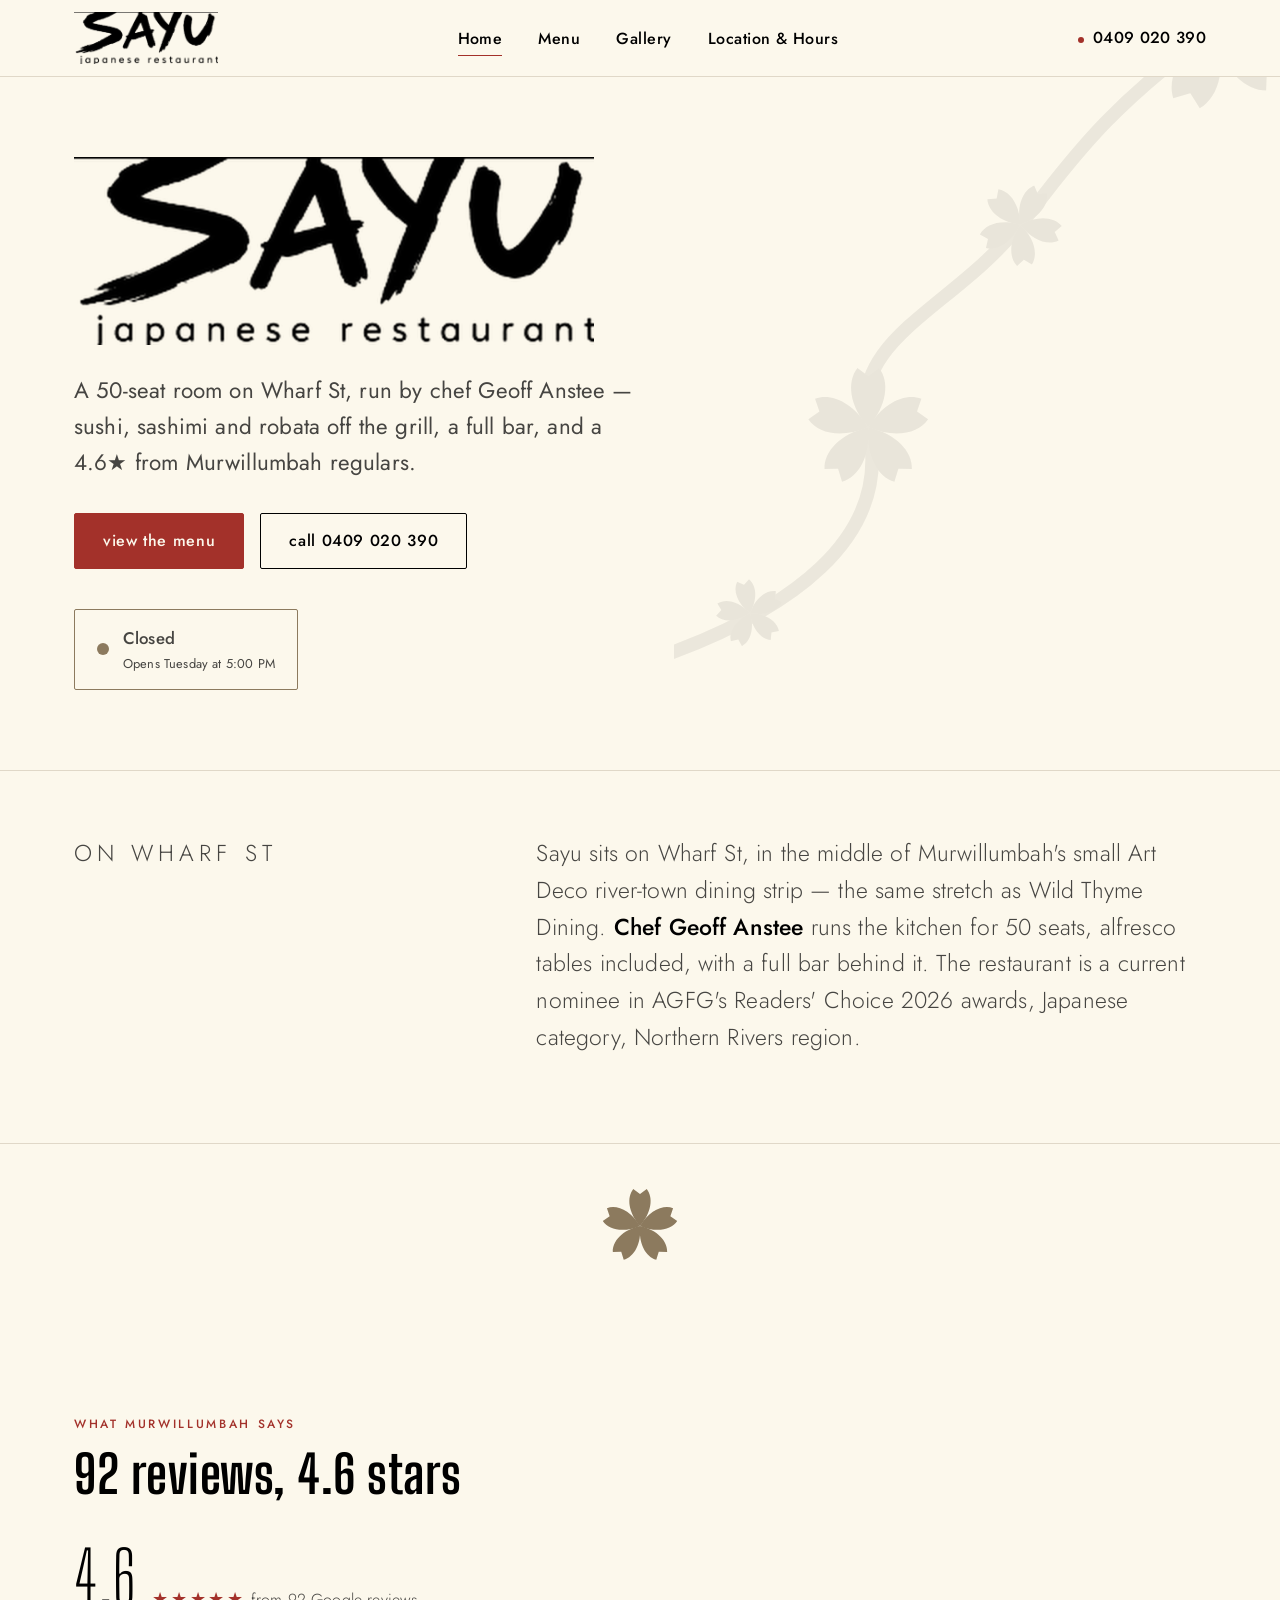
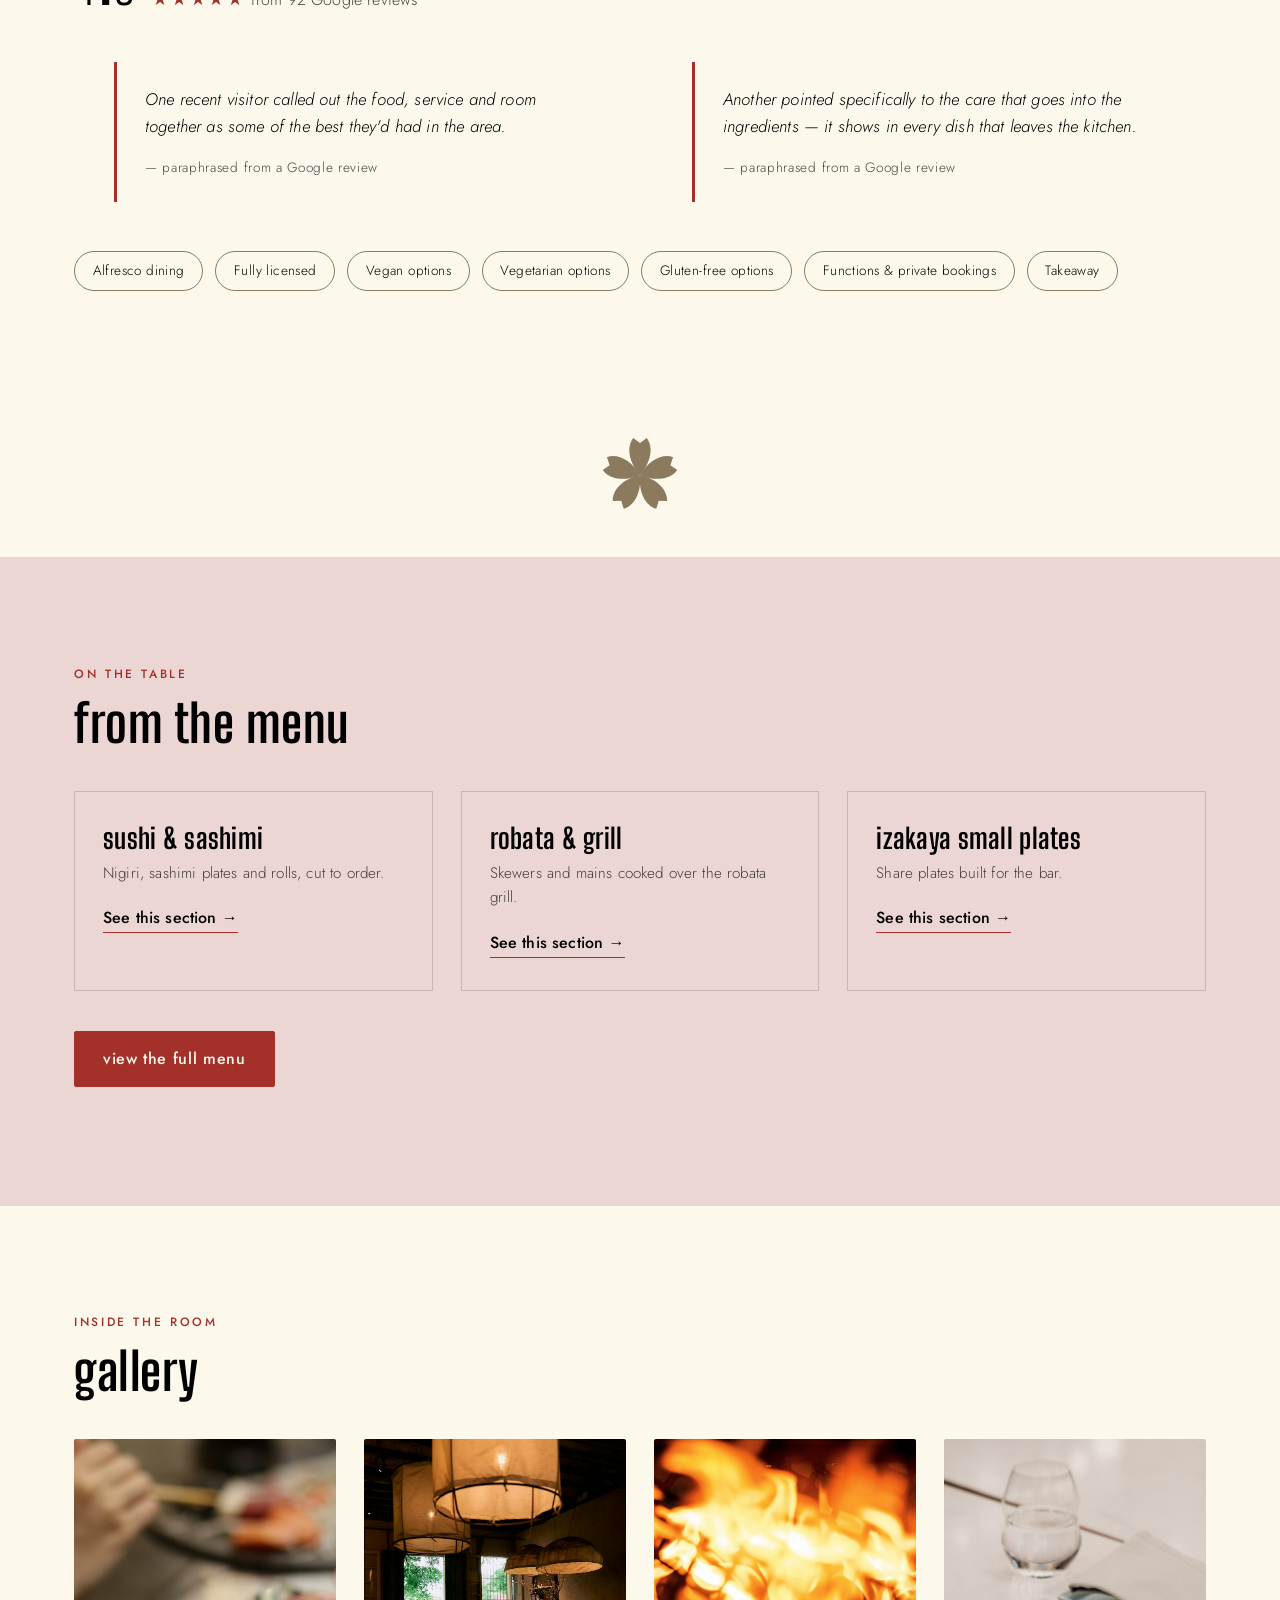
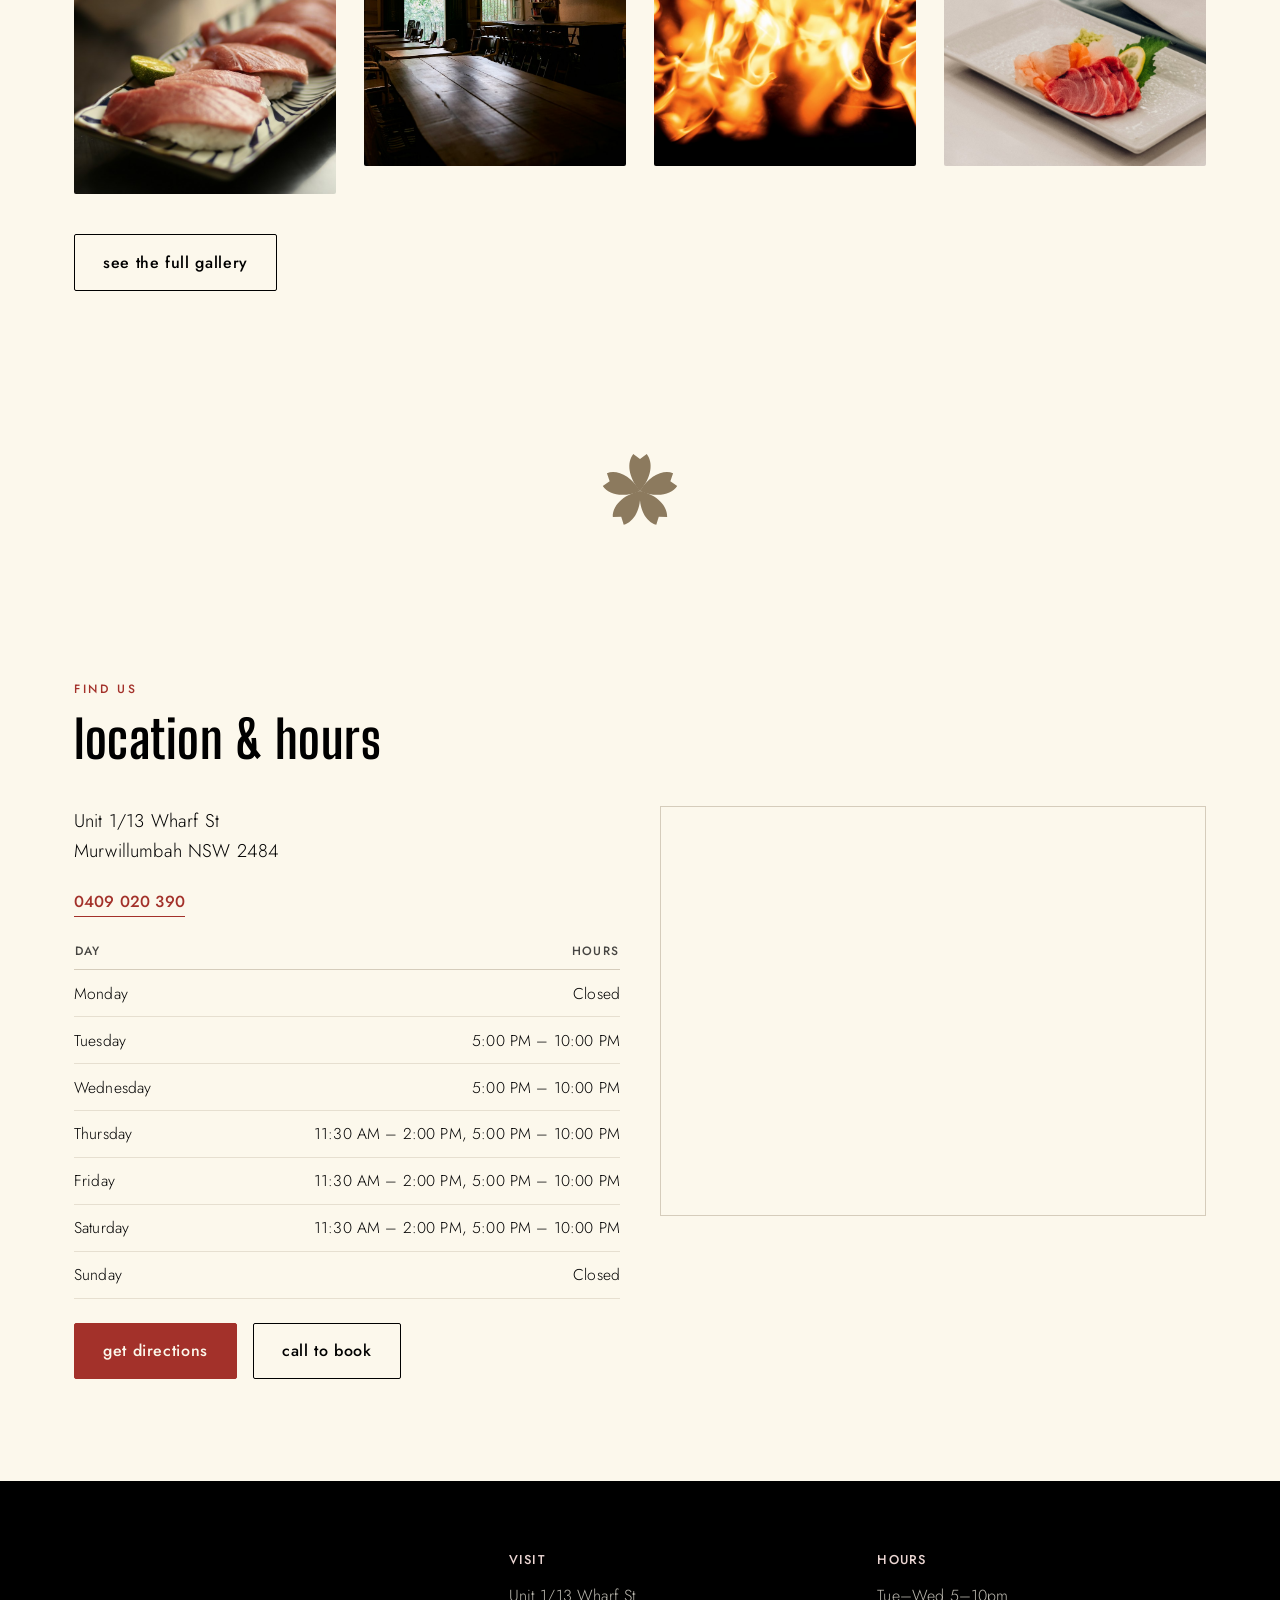
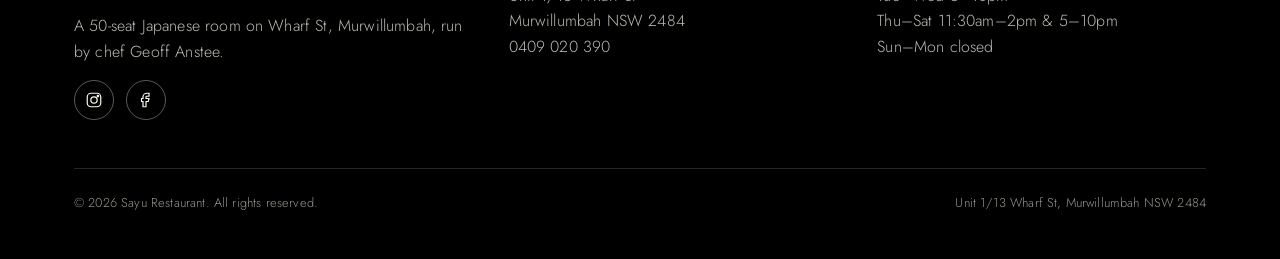
==== index.html @ 89604f87 "Build Sayu Restaurant site: home, menu, gallery Vanilla HTML/CSS/JS, no build step. Palette sampled " ====
<!DOCTYPE html>
<html lang="en-AU">
<head>
<script>document.documentElement.classList.add('js');</script>
<meta charset="UTF-8">
<meta name="viewport" content="width=device-width, initial-scale=1.0">
<title>Sayu Restaurant — Japanese Dining on Wharf St, Murwillumbah</title>
<meta name="description" content="Sayu Restaurant: a 50-seat Japanese room on Wharf St, Murwillumbah, run by chef Geoff Anstee. Sushi, sashimi, robata grill, full bar. 4.6★ from 92 Google reviews.">
<meta property="og:title" content="Sayu Restaurant — Japanese Dining on Wharf St, Murwillumbah">
<meta property="og:description" content="A 50-seat Japanese room on Wharf St, run by chef Geoff Anstee. Sushi, sashimi, robata plates, full bar. 4.6★ from 92 Google reviews.">
<meta property="og:type" content="restaurant.restaurant">
<meta property="og:image" content="images/gallery/nigiri-sushi-platter.jpg">
<link rel="icon" href="images/logo/favicon-32.png" sizes="32x32" type="image/png">
<link rel="icon" href="images/logo/favicon-16.png" sizes="16x16" type="image/png">
<link rel="apple-touch-icon" href="images/logo/favicon-180.png">
<link rel="preconnect" href="https://fonts.googleapis.com">
<link rel="preconnect" href="https://fonts.gstatic.com" crossorigin>
<link href="https://fonts.googleapis.com/css2?family=Big+Shoulders+Display:wght@600;700&family=Jost:wght@300;400;500&display=swap" rel="stylesheet">
<link rel="stylesheet" href="styles.css">
</head>
<body>
<a class="skip-link" href="#main">Skip to content</a>

<header class="site-header">
  <div class="container">
    <a class="site-logo" href="index.html" aria-label="Sayu Restaurant home">
      <img src="images/logo/SAYU_logo_transparent.png" alt="Sayu Japanese Restaurant" width="1248" height="452">
    </a>
    <nav class="site-nav" aria-label="Primary">
      <ul>
        <li><a href="index.html" aria-current="page">Home</a></li>
        <li><a href="menu.html">Menu</a></li>
        <li><a href="gallery.html">Gallery</a></li>
        <li><a href="#location">Location &amp; Hours</a></li>
      </ul>
    </nav>
    <div class="header-actions">
      <a class="header-phone tel" href="tel:0409020390">0409 020 390</a>
      <button class="nav-toggle" aria-label="Open menu" aria-expanded="false" aria-controls="mobile-nav">
        <span></span><span></span><span></span>
      </button>
    </div>
  </div>
</header>

<div class="mobile-nav" id="mobile-nav">
  <div class="mobile-nav-top">
    <a class="site-logo" href="index.html" aria-label="Sayu Restaurant home">
      <img src="images/logo/SAYU_logo_transparent.png" alt="Sayu Japanese Restaurant" width="1248" height="452">
    </a>
    <button class="nav-toggle mobile-nav-close" aria-label="Close menu">
      <span></span><span></span><span></span>
    </button>
  </div>
  <nav aria-label="Mobile">
    <ul>
      <li><a href="index.html">Home</a></li>
      <li><a href="menu.html">Menu</a></li>
      <li><a href="gallery.html">Gallery</a></li>
      <li><a href="#location">Location &amp; Hours</a></li>
    </ul>
  </nav>
  <div class="mobile-nav-footer">
    <a class="tel" href="tel:0409020390">Call 0409 020 390</a>
  </div>
</div>

<main id="main">

  <!-- ================= HERO ================= -->
  <section class="hero" id="home">
    <svg class="hero-illustration" viewBox="0 0 900 900" fill="currentColor" aria-hidden="true" focusable="false">
      <path d="M-40,760 C140,700 260,610 230,480 C205,375 330,340 410,240 C460,180 500,110 640,10"
            fill="none" stroke="currentColor" stroke-width="16" stroke-linecap="round" opacity="0.9"/>
      <defs>
        <g id="sayu-petal-set">
          <path d="M0,0 C-14,-16 -16,-34 -8,-44 L0,-38 L8,-44 C16,-34 14,-16 0,0 Z" transform="rotate(0)"/>
          <path d="M0,0 C-14,-16 -16,-34 -8,-44 L0,-38 L8,-44 C16,-34 14,-16 0,0 Z" transform="rotate(72)"/>
          <path d="M0,0 C-14,-16 -16,-34 -8,-44 L0,-38 L8,-44 C16,-34 14,-16 0,0 Z" transform="rotate(144)"/>
          <path d="M0,0 C-14,-16 -16,-34 -8,-44 L0,-38 L8,-44 C16,-34 14,-16 0,0 Z" transform="rotate(216)"/>
          <path d="M0,0 C-14,-16 -16,-34 -8,-44 L0,-38 L8,-44 C16,-34 14,-16 0,0 Z" transform="rotate(288)"/>
        </g>
      </defs>
      <use href="#sayu-petal-set" transform="translate(230,480) scale(1.6)"/>
      <use href="#sayu-petal-set" transform="translate(410,240) scale(1.1) rotate(30)"/>
      <use href="#sayu-petal-set" transform="translate(640,10) scale(2.1) rotate(-15)"/>
      <use href="#sayu-petal-set" transform="translate(90,700) scale(0.9) rotate(60)"/>
    </svg>

    <div class="container">
      <div class="hero-inner reveal">
        <h1 class="visually-hidden">Sayu Restaurant — Japanese Dining on Wharf St, Murwillumbah</h1>
        <img class="hero-logo" src="images/logo/SAYU_logo_transparent.png" alt="Sayu Japanese Restaurant" width="1248" height="452">
        <p class="hero-tagline">A 50-seat room on Wharf St, run by chef Geoff Anstee — sushi, sashimi and robata off the grill, a full bar, and a 4.6★ from Murwillumbah regulars.</p>
        <div class="hero-ctas">
          <a class="btn btn--primary" href="menu.html">View the menu</a>
          <a class="btn btn--ghost" href="tel:0409020390">Call 0409 020 390</a>
        </div>
        <div class="status-widget" data-status-widget data-state="closed">
          <span class="status-dot" aria-hidden="true"></span>
          <span>
            <span class="status-text">Checking hours…</span>
            <span class="status-note">Sydney time</span>
          </span>
        </div>
      </div>
    </div>
  </section>

  <!-- ================= STORY STRIP ================= -->
  <section class="story-strip reveal">
    <div class="container">
      <p class="eyebrow">On Wharf St</p>
      <p>Sayu sits on Wharf St, in the middle of Murwillumbah's small Art Deco river-town dining strip — the same stretch as Wild Thyme Dining. <strong>Chef Geoff Anstee</strong> runs the kitchen for 50 seats, alfresco tables included, with a full bar behind it. The restaurant is a current nominee in AGFG's Readers' Choice 2026 awards, Japanese category, Northern Rivers region.</p>
    </div>
  </section>

  <div class="petal-divider" aria-hidden="true">
    <svg viewBox="-50 -50 100 100" fill="currentColor">
      <path d="M0,0 C-14,-16 -16,-34 -8,-44 L0,-38 L8,-44 C16,-34 14,-16 0,0 Z" transform="rotate(0)"/>
      <path d="M0,0 C-14,-16 -16,-34 -8,-44 L0,-38 L8,-44 C16,-34 14,-16 0,0 Z" transform="rotate(72)"/>
      <path d="M0,0 C-14,-16 -16,-34 -8,-44 L0,-38 L8,-44 C16,-34 14,-16 0,0 Z" transform="rotate(144)"/>
      <path d="M0,0 C-14,-16 -16,-34 -8,-44 L0,-38 L8,-44 C16,-34 14,-16 0,0 Z" transform="rotate(216)"/>
      <path d="M0,0 C-14,-16 -16,-34 -8,-44 L0,-38 L8,-44 C16,-34 14,-16 0,0 Z" transform="rotate(288)"/>
    </svg>
  </div>

  <!-- ================= TRUST ================= -->
  <section class="section" id="trust">
    <div class="container">
      <div class="section-head reveal">
        <p class="eyebrow">What Murwillumbah says</p>
        <h2>92 reviews, 4.6 stars</h2>
      </div>

      <div class="trust-rating reveal">
        <span class="rating-number">4.6</span>
        <span>
          <span class="trust-stars" aria-hidden="true">★★★★★</span>
          <span class="rating-meta">from 92 Google reviews</span>
        </span>
      </div>

      <div class="trust-quotes reveal">
        <blockquote class="trust-quote">
          <p>One recent visitor called out the food, service and room together as some of the best they'd had in the area.</p>
          <cite>— paraphrased from a Google review</cite>
        </blockquote>
        <blockquote class="trust-quote">
          <p>Another pointed specifically to the care that goes into the ingredients — it shows in every dish that leaves the kitchen.</p>
          <cite>— paraphrased from a Google review</cite>
        </blockquote>
      </div>

      <ul class="chip-list reveal">
        <li class="chip">Alfresco dining</li>
        <li class="chip">Fully licensed</li>
        <li class="chip">Vegan options</li>
        <li class="chip">Vegetarian options</li>
        <li class="chip">Gluten-free options</li>
        <li class="chip">Functions &amp; private bookings</li>
        <li class="chip">Takeaway</li>
      </ul>
    </div>
  </section>

  <div class="petal-divider" aria-hidden="true">
    <svg viewBox="-50 -50 100 100" fill="currentColor">
      <path d="M0,0 C-14,-16 -16,-34 -8,-44 L0,-38 L8,-44 C16,-34 14,-16 0,0 Z" transform="rotate(0)"/>
      <path d="M0,0 C-14,-16 -16,-34 -8,-44 L0,-38 L8,-44 C16,-34 14,-16 0,0 Z" transform="rotate(72)"/>
      <path d="M0,0 C-14,-16 -16,-34 -8,-44 L0,-38 L8,-44 C16,-34 14,-16 0,0 Z" transform="rotate(144)"/>
      <path d="M0,0 C-14,-16 -16,-34 -8,-44 L0,-38 L8,-44 C16,-34 14,-16 0,0 Z" transform="rotate(216)"/>
      <path d="M0,0 C-14,-16 -16,-34 -8,-44 L0,-38 L8,-44 C16,-34 14,-16 0,0 Z" transform="rotate(288)"/>
    </svg>
  </div>

  <!-- ================= MENU TEASER ================= -->
  <section class="section section--sakura" id="menu-teaser">
    <div class="container">
      <div class="section-head reveal">
        <p class="eyebrow">On the table</p>
        <h2>From the menu</h2>
      </div>
      <div class="teaser-grid teaser-grid--menu reveal">
        <article class="menu-card">
          <h3>Sushi &amp; sashimi</h3>
          <p>Nigiri, sashimi plates and rolls, cut to order.</p>
          <a class="text-link" href="menu.html#sushi-sashimi">See this section →</a>
        </article>
        <article class="menu-card">
          <h3>Robata &amp; grill</h3>
          <p>Skewers and mains cooked over the robata grill.</p>
          <a class="text-link" href="menu.html#robata-grill">See this section →</a>
        </article>
        <article class="menu-card">
          <h3>Izakaya small plates</h3>
          <p>Share plates built for the bar.</p>
          <a class="text-link" href="menu.html#izakaya-small-plates">See this section →</a>
        </article>
      </div>
      <p class="section-footer-link reveal"><a class="btn btn--primary" href="menu.html">View the full menu</a></p>
    </div>
  </section>

  <!-- ================= GALLERY TEASER ================= -->
  <section class="section" id="gallery-teaser">
    <div class="container">
      <div class="section-head reveal">
        <p class="eyebrow">Inside the room</p>
        <h2>Gallery</h2>
      </div>
      <div class="teaser-grid teaser-grid--gallery reveal">
        <a class="gallery-teaser-item" href="gallery.html">
          <img src="images/gallery/nigiri-sushi-platter.jpg" loading="lazy" alt="A platter of assorted nigiri sushi">
        </a>
        <a class="gallery-teaser-item" href="gallery.html">
          <img src="images/gallery/interior-dining-room.jpg" loading="lazy" alt="Warm, wood-toned dining room with low lighting">
        </a>
        <a class="gallery-teaser-item" href="gallery.html">
          <img src="images/gallery/robata-grill-fire.jpg" loading="lazy" alt="Robata grill coals glowing over charcoal">
        </a>
        <a class="gallery-teaser-item" href="gallery.html">
          <img src="images/gallery/sashimi-platter.jpg" loading="lazy" alt="Sliced sashimi platter with tuna and salmon">
        </a>
      </div>
      <p class="section-footer-link reveal"><a class="btn btn--ghost" href="gallery.html">See the full gallery</a></p>
    </div>
  </section>

  <div class="petal-divider" aria-hidden="true">
    <svg viewBox="-50 -50 100 100" fill="currentColor">
      <path d="M0,0 C-14,-16 -16,-34 -8,-44 L0,-38 L8,-44 C16,-34 14,-16 0,0 Z" transform="rotate(0)"/>
      <path d="M0,0 C-14,-16 -16,-34 -8,-44 L0,-38 L8,-44 C16,-34 14,-16 0,0 Z" transform="rotate(72)"/>
      <path d="M0,0 C-14,-16 -16,-34 -8,-44 L0,-38 L8,-44 C16,-34 14,-16 0,0 Z" transform="rotate(144)"/>
      <path d="M0,0 C-14,-16 -16,-34 -8,-44 L0,-38 L8,-44 C16,-34 14,-16 0,0 Z" transform="rotate(216)"/>
      <path d="M0,0 C-14,-16 -16,-34 -8,-44 L0,-38 L8,-44 C16,-34 14,-16 0,0 Z" transform="rotate(288)"/>
    </svg>
  </div>

  <!-- ================= LOCATION & HOURS ================= -->
  <section class="section" id="location">
    <div class="container">
      <div class="section-head reveal">
        <p class="eyebrow">Find us</p>
        <h2>Location &amp; hours</h2>
      </div>

      <div class="location-grid reveal">
        <div class="location-details">
          <address>
            Unit 1/13 Wharf St<br>
            Murwillumbah NSW 2484
          </address>
          <p><a class="tel text-link" href="tel:0409020390">0409 020 390</a></p>

          <table class="hours-table">
            <caption class="visually-hidden">Sayu Restaurant opening hours</caption>
            <thead>
              <tr><th scope="col">Day</th><th scope="col">Hours</th></tr>
            </thead>
            <tbody>
              <tr data-day="1"><td>Monday</td><td>Closed</td></tr>
              <tr data-day="2"><td>Tuesday</td><td>5:00 PM – 10:00 PM</td></tr>
              <tr data-day="3"><td>Wednesday</td><td>5:00 PM – 10:00 PM</td></tr>
              <tr data-day="4"><td>Thursday</td><td>11:30 AM – 2:00 PM, 5:00 PM – 10:00 PM</td></tr>
              <tr data-day="5"><td>Friday</td><td>11:30 AM – 2:00 PM, 5:00 PM – 10:00 PM</td></tr>
              <tr data-day="6"><td>Saturday</td><td>11:30 AM – 2:00 PM, 5:00 PM – 10:00 PM</td></tr>
              <tr data-day="0"><td>Sunday</td><td>Closed</td></tr>
            </tbody>
          </table>
          <!--
            Hours discrepancy — flag to client before launch:
            AGFG's own listing shows dinner-only Tue–Sat with no lunch
            service at all, which conflicts with the Google Business hours
            used above (Thu/Fri/Sat lunch 11:30am-2pm + dinner). Built from
            the Google listing as the more likely current source. Confirm
            with the client which is correct.
          -->

          <div class="location-actions">
            <a class="btn btn--primary" href="https://www.google.com/maps/dir/?api=1&destination=Unit+1/13+Wharf+St,+Murwillumbah+NSW+2484" target="_blank" rel="noopener">Get directions</a>
            <a class="btn btn--ghost" href="tel:0409020390">Call to book</a>
          </div>
        </div>

        <div class="map-embed">
          <iframe
            src="https://www.google.com/maps?q=Unit+1/13+Wharf+St,+Murwillumbah+NSW+2484&output=embed"
            loading="lazy"
            title="Sayu Restaurant location on Wharf St, Murwillumbah"
            referrerpolicy="no-referrer-when-downgrade">
          </iframe>
        </div>
      </div>
    </div>
  </section>

</main>

<footer class="site-footer">
  <div class="container">
    <div class="footer-grid">
      <div class="footer-about">
        <a class="footer-logo" href="index.html" aria-label="Sayu Restaurant home">
          <img src="images/logo/SAYU_logo_transparent.png" alt="Sayu Japanese Restaurant" width="1248" height="452">
        </a>
        <p>A 50-seat Japanese room on Wharf St, Murwillumbah, run by chef Geoff Anstee.</p>
        <div class="social-icons">
          <a href="https://www.instagram.com/sayu_japanese_restaurant/" target="_blank" rel="noopener noreferrer" aria-label="Sayu Restaurant on Instagram">
            <svg viewBox="0 0 24 24" fill="none" stroke="currentColor" stroke-width="1.6" aria-hidden="true"><rect x="3" y="3" width="18" height="18" rx="5"/><circle cx="12" cy="12" r="4.2"/><circle cx="17.2" cy="6.8" r="1"/></svg>
          </a>
          <a href="https://www.facebook.com/p/Sayu-61584788882682/" target="_blank" rel="noopener noreferrer" aria-label="Sayu Restaurant on Facebook">
            <svg viewBox="0 0 24 24" fill="none" stroke="currentColor" stroke-width="1.6" aria-hidden="true"><path d="M15 3h-2a5 5 0 0 0-5 5v2H6v4h2v7h4v-7h3l1-4h-4V8a1 1 0 0 1 1-1h3V3Z"/></svg>
          </a>
        </div>
      </div>
      <div class="footer-contact">
        <h2>Visit</h2>
        <address>
          Unit 1/13 Wharf St<br>
          Murwillumbah NSW 2484<br>
          <a class="tel" href="tel:0409020390">0409 020 390</a>
        </address>
      </div>
      <div class="footer-hours">
        <h2>Hours</h2>
        <p>Tue–Wed 5–10pm<br>
        Thu–Sat 11:30am–2pm &amp; 5–10pm<br>
        Sun–Mon closed</p>
      </div>
    </div>
    <div class="footer-bottom">
      <p>&copy; 2026 Sayu Restaurant. All rights reserved.</p>
      <p>Unit 1/13 Wharf St, Murwillumbah NSW 2484</p>
    </div>
  </div>
</footer>

<script src="main.js"></script>
</body>
</html>
---- styles.css ----
/* ==========================================================================
   Sayu Restaurant — stylesheet
   Palette sampled directly from the provided logo (see images/logo/):
   --color-washi and --color-sumi are exact pixel reads, not eyeballed.
   ========================================================================== */

:root {
  --color-washi: #FCF8EC;   /* sampled background pixel from sayu_logo.png */
  --color-sumi:  #000000;   /* sampled darkest ink-stroke pixel */
  --color-hanko: #A3312A;   /* hanko seal-ink red — CTAs, open/closed indicator */
  --color-sakura:#EBD6D3;   /* cherry-blossom pink — section fills */
  --color-bronze:#8C7A5E;   /* aged bronze — dividers, borders */

  --color-washi-dim: #F4EDDA;
  --color-sumi-soft: rgba(0, 0, 0, 0.72);
  --color-sumi-faint: rgba(0, 0, 0, 0.08);
  --color-open: #3F6B4C;

  --font-display: "Big Shoulders Display", "Archivo Black", sans-serif;
  --font-body: "Jost", "Poppins", sans-serif;

  --container-w: 1180px;
  --gutter: 1.5rem;
  --radius: 2px;

  --ease: cubic-bezier(0.22, 0.61, 0.36, 1);
}

/* ---------- Reset ---------- */
*, *::before, *::after { box-sizing: border-box; }
html { scroll-behavior: smooth; }
@media (prefers-reduced-motion: reduce) {
  html { scroll-behavior: auto; }
}
body {
  margin: 0;
  background: var(--color-washi);
  color: var(--color-sumi);
  font-family: var(--font-body);
  font-weight: 300;
  line-height: 1.6;
  letter-spacing: 0.01em;
  -webkit-font-smoothing: antialiased;
}
img { max-width: 100%; display: block; }
a { color: inherit; text-decoration: none; }
ul { list-style: none; margin: 0; padding: 0; }
h1, h2, h3, h4 {
  font-family: var(--font-display);
  font-weight: 700;
  text-transform: lowercase;
  letter-spacing: 0.01em;
  line-height: 1.05;
  margin: 0 0 0.5em;
}
p { margin: 0 0 1em; }
button { font-family: inherit; cursor: pointer; }

/* ---------- Focus states ---------- */
:focus-visible {
  outline: 3px solid var(--color-hanko);
  outline-offset: 3px;
}
.skip-link {
  position: absolute;
  left: 1rem;
  top: -100px;
  background: var(--color-sumi);
  color: var(--color-washi);
  padding: 0.75rem 1.25rem;
  z-index: 1000;
  transition: top 0.2s var(--ease);
}
.skip-link:focus {
  top: 1rem;
}

/* ---------- Layout helpers ---------- */
.container {
  width: 100%;
  max-width: var(--container-w);
  margin-inline: auto;
  padding-inline: var(--gutter);
}
.section {
  padding: clamp(3.5rem, 8vw, 7rem) 0;
}
.section--sakura { background: var(--color-sakura); }
.section--sumi { background: var(--color-sumi); color: var(--color-washi); }
.section--sumi h2, .section--sumi h3 { color: var(--color-washi); }
.section-head {
  max-width: 640px;
  margin-bottom: 2.5rem;
}
.eyebrow {
  display: inline-block;
  font-family: var(--font-body);
  font-size: 0.75rem;
  font-weight: 500;
  letter-spacing: 0.22em;
  text-transform: uppercase;
  color: var(--color-hanko);
  margin-bottom: 0.75rem;
}
.section--sumi .eyebrow { color: var(--color-sakura); }
h2 { font-size: clamp(2rem, 4.5vw, 3.25rem); }
h3 { font-size: clamp(1.35rem, 2.5vw, 1.75rem); }
.lede {
  font-size: clamp(1.05rem, 1.5vw, 1.2rem);
  max-width: 60ch;
}

/* ---------- Buttons / links ---------- */
.btn {
  display: inline-flex;
  align-items: center;
  gap: 0.6em;
  padding: 0.9em 1.75em;
  border: 1.5px solid var(--color-sumi);
  border-radius: var(--radius);
  font-family: var(--font-body);
  font-weight: 500;
  letter-spacing: 0.04em;
  text-transform: lowercase;
  transition: background 0.25s var(--ease), color 0.25s var(--ease), transform 0.2s var(--ease);
}
.btn:hover { transform: translateY(-2px); }
.btn--primary {
  background: var(--color-hanko);
  border-color: var(--color-hanko);
  color: var(--color-washi);
}
.btn--primary:hover { background: #872822; border-color: #872822; }
.btn--ghost {
  background: transparent;
  border-color: currentColor;
}
.btn--ghost:hover { background: var(--color-sumi-faint); }
.section--sumi .btn--ghost { border-color: var(--color-washi); }

.text-link {
  display: inline-flex;
  align-items: center;
  gap: 0.4em;
  border-bottom: 1.5px solid var(--color-hanko);
  padding-bottom: 0.1em;
  font-weight: 500;
}
.text-link:hover { color: var(--color-hanko); }

/* ---------- Sakura petal divider (repeated motif) ---------- */
.petal-divider {
  display: flex;
  justify-content: center;
  padding: clamp(1.5rem, 4vw, 2.5rem) 0;
}
.petal-divider svg { width: 84px; height: auto; color: var(--color-bronze); }

/* ==========================================================================
   Header
   ========================================================================== */
.site-header {
  position: sticky;
  top: 0;
  z-index: 500;
  background: rgba(252, 248, 236, 0.92);
  backdrop-filter: blur(6px);
  border-bottom: 1px solid rgba(140, 122, 94, 0.25);
}
.site-header .container {
  display: flex;
  align-items: center;
  justify-content: space-between;
  gap: 1.5rem;
  padding-block: 0.75rem;
}
.site-logo img {
  height: 52px;
  width: auto;
}
.site-nav {
  display: none;
}
.site-nav ul {
  display: flex;
  gap: 2.25rem;
  align-items: center;
}
.site-nav a {
  font-weight: 500;
  letter-spacing: 0.03em;
  padding: 0.35rem 0;
  border-bottom: 1.5px solid transparent;
  transition: border-color 0.2s var(--ease);
}
.site-nav a:hover,
.site-nav a[aria-current="page"] {
  border-color: var(--color-hanko);
}
.header-actions {
  display: flex;
  align-items: center;
  gap: 1.25rem;
}
.header-phone {
  display: none;
  font-weight: 500;
  letter-spacing: 0.02em;
  white-space: nowrap;
}
.header-phone::before {
  content: "";
  display: inline-block;
  width: 6px;
  height: 6px;
  border-radius: 50%;
  background: var(--color-hanko);
  margin-right: 0.55em;
}

.nav-toggle {
  display: inline-flex;
  flex-direction: column;
  justify-content: center;
  gap: 5px;
  width: 44px;
  height: 44px;
  background: none;
  border: 1.5px solid var(--color-sumi);
  border-radius: var(--radius);
  padding: 0;
  align-items: center;
}
.nav-toggle span {
  display: block;
  width: 20px;
  height: 2px;
  background: var(--color-sumi);
  transition: transform 0.25s var(--ease), opacity 0.25s var(--ease);
}
.nav-toggle[aria-expanded="true"] span:nth-child(1),
.mobile-nav-close span:nth-child(1) { transform: translateY(7px) rotate(45deg); }
.nav-toggle[aria-expanded="true"] span:nth-child(2),
.mobile-nav-close span:nth-child(2) { opacity: 0; }
.nav-toggle[aria-expanded="true"] span:nth-child(3),
.mobile-nav-close span:nth-child(3) { transform: translateY(-7px) rotate(-45deg); }

.mobile-nav {
  position: fixed;
  inset: 0;
  top: 0;
  background: var(--color-washi);
  z-index: 600;
  display: flex;
  flex-direction: column;
  padding: 1.25rem var(--gutter) 2rem;
  transform: translateX(100%);
  transition: transform 0.3s var(--ease);
}
.mobile-nav.is-open { transform: translateX(0); }
.mobile-nav-top {
  display: flex;
  justify-content: space-between;
  align-items: center;
  margin-bottom: 2.5rem;
}
.mobile-nav-top .site-logo img { height: 40px; }
.mobile-nav ul {
  display: flex;
  flex-direction: column;
  gap: 1.75rem;
}
.mobile-nav a {
  font-family: var(--font-display);
  font-size: 2rem;
  text-transform: lowercase;
}
.mobile-nav-footer {
  margin-top: auto;
  padding-top: 2rem;
  border-top: 1px solid rgba(140, 122, 94, 0.3);
}
.mobile-nav-footer a { font-weight: 500; font-size: 1.1rem; }
body.nav-open { overflow: hidden; }

@media (min-width: 900px) {
  .site-nav { display: block; }
  .header-phone { display: inline; }
  .nav-toggle { display: none; }
  .mobile-nav { display: none; }
}

/* ==========================================================================
   Hero
   ========================================================================== */
.hero {
  position: relative;
  overflow: hidden;
  padding-top: clamp(3rem, 8vw, 5rem);
  padding-bottom: clamp(3rem, 8vw, 5rem);
}
.hero-illustration {
  position: absolute;
  right: -12%;
  top: -8%;
  width: min(70vw, 760px);
  height: auto;
  color: var(--color-sumi);
  opacity: 0.07;
  pointer-events: none;
  z-index: 0;
}
.hero .container {
  position: relative;
  z-index: 1;
}
.hero-inner {
  max-width: 780px;
}
.hero-logo {
  width: min(90vw, 520px);
  height: auto;
  margin-bottom: 1.75rem;
}
.hero-tagline {
  font-size: clamp(1.1rem, 2.2vw, 1.4rem);
  font-weight: 400;
  color: var(--color-sumi-soft);
  max-width: 44ch;
  margin-bottom: 2rem;
}
.hero-ctas {
  display: flex;
  flex-wrap: wrap;
  gap: 1rem;
  margin-bottom: 2.5rem;
}

/* ---------- Open/closed status widget ---------- */
.status-widget {
  display: inline-flex;
  align-items: center;
  gap: 0.85rem;
  background: var(--color-washi);
  border: 1.5px solid var(--color-bronze);
  border-radius: var(--radius);
  padding: 0.9rem 1.4rem;
  font-weight: 500;
}
.status-widget .status-dot {
  width: 12px;
  height: 12px;
  border-radius: 50%;
  flex-shrink: 0;
  background: var(--color-bronze);
}
.status-widget[data-state="open"] .status-dot {
  background: var(--color-hanko);
  box-shadow: 0 0 0 4px rgba(163, 49, 42, 0.15);
}
.status-widget[data-state="open"] .status-text { color: var(--color-hanko); }
.status-widget[data-state="closed"] .status-text { color: var(--color-sumi-soft); }
.status-widget .status-text { font-size: 1.05rem; }
.status-widget .status-note {
  display: block;
  font-size: 0.8rem;
  font-weight: 400;
  color: var(--color-sumi-soft);
  margin-top: 0.15rem;
}

/* ==========================================================================
   Story strip
   ========================================================================== */
.story-strip {
  padding: clamp(2.5rem, 6vw, 4rem) 0;
  border-top: 1px solid rgba(140, 122, 94, 0.25);
  border-bottom: 1px solid rgba(140, 122, 94, 0.25);
}
.story-strip .container {
  display: grid;
  gap: 2rem;
}
@media (min-width: 800px) {
  .story-strip .container {
    grid-template-columns: 0.9fr 1.4fr;
    align-items: start;
  }
}
.story-strip p {
  font-size: clamp(1.1rem, 1.8vw, 1.45rem);
  font-weight: 300;
  color: var(--color-sumi-soft);
}
.story-strip strong { color: var(--color-sumi); font-weight: 500; }

/* ==========================================================================
   Trust section
   ========================================================================== */
.trust-rating {
  display: flex;
  align-items: baseline;
  gap: 1rem;
  margin-bottom: 1.5rem;
  flex-wrap: wrap;
}
.trust-rating .rating-number {
  font-family: var(--font-display);
  font-size: clamp(3rem, 7vw, 4.5rem);
  line-height: 1;
}
.trust-rating .rating-meta {
  font-size: 1rem;
  color: var(--color-sumi-soft);
}
.trust-stars {
  color: var(--color-hanko);
  letter-spacing: 0.15em;
  font-size: 1.1rem;
}
.trust-quotes {
  display: grid;
  gap: 1.5rem;
  margin: 2rem 0;
}
@media (min-width: 700px) {
  .trust-quotes { grid-template-columns: 1fr 1fr; }
}
.trust-quote {
  background: var(--color-washi);
  border-left: 3px solid var(--color-hanko);
  padding: 1.5rem 1.75rem;
  font-style: italic;
  font-size: 1.05rem;
}
.trust-quote cite {
  display: block;
  margin-top: 0.75rem;
  font-style: normal;
  font-size: 0.85rem;
  letter-spacing: 0.05em;
  color: var(--color-sumi-soft);
}
.chip-list {
  display: flex;
  flex-wrap: wrap;
  gap: 0.75rem;
  margin-top: 2rem;
}
.chip {
  background: var(--color-washi);
  border: 1px solid var(--color-bronze);
  border-radius: 999px;
  padding: 0.5rem 1.1rem;
  font-size: 0.85rem;
  letter-spacing: 0.03em;
}

/* ==========================================================================
   Menu / Gallery teasers
   ========================================================================== */
.teaser-grid {
  display: grid;
  gap: 1.75rem;
  grid-template-columns: 1fr;
}
@media (min-width: 640px) {
  .teaser-grid--menu { grid-template-columns: repeat(3, 1fr); }
}
@media (min-width: 700px) {
  .teaser-grid--gallery { grid-template-columns: repeat(4, 1fr); }
}
.menu-card {
  border: 1px solid rgba(140, 122, 94, 0.35);
  padding: 2rem 1.75rem;
  transition: transform 0.3s var(--ease), box-shadow 0.3s var(--ease);
}
.menu-card:hover {
  transform: translateY(-6px);
  box-shadow: 0 18px 30px -18px rgba(0,0,0,0.25);
}
.menu-card h3 { margin-bottom: 0.5rem; }
.menu-card p { color: var(--color-sumi-soft); font-size: 0.95rem; margin-bottom: 1.25rem; }

.gallery-teaser-item {
  position: relative;
  overflow: hidden;
  aspect-ratio: 4 / 5;
  border-radius: var(--radius);
}
.gallery-teaser-item img {
  width: 100%;
  height: 100%;
  object-fit: cover;
  transition: transform 0.5s var(--ease);
}
.gallery-teaser-item:hover img { transform: scale(1.06); }
.gallery-teaser-item:first-child { grid-row: span 2; }
@media (min-width: 700px) {
  .gallery-teaser-item:first-child { aspect-ratio: auto; }
}

.section-footer-link {
  margin-top: 2.5rem;
}

/* ==========================================================================
   Location & hours
   ========================================================================== */
.location-grid {
  display: grid;
  gap: 2.5rem;
}
@media (min-width: 900px) {
  .location-grid { grid-template-columns: 1fr 1fr; align-items: start; }
}
.location-details address {
  font-style: normal;
  font-size: 1.15rem;
  margin-bottom: 1.5rem;
}
.location-details a.tel {
  font-weight: 500;
  color: var(--color-hanko);
}
.hours-table {
  width: 100%;
  border-collapse: collapse;
  margin: 1.5rem 0;
}
.hours-table th {
  text-align: left;
  font-weight: 500;
  font-size: 0.75rem;
  letter-spacing: 0.1em;
  text-transform: uppercase;
  color: var(--color-sumi-soft);
  padding-bottom: 0.5rem;
  border-bottom: 1px solid rgba(140, 122, 94, 0.35);
}
.hours-table td {
  padding: 0.65rem 0;
  border-bottom: 1px solid rgba(140, 122, 94, 0.2);
  font-size: 0.98rem;
}
.hours-table td:last-child, .hours-table th:last-child { text-align: right; }
.hours-table tr[data-today] td {
  font-weight: 500;
  color: var(--color-hanko);
}
.map-embed {
  position: relative;
  width: 100%;
  aspect-ratio: 4 / 3;
  border: 1px solid rgba(140, 122, 94, 0.35);
  overflow: hidden;
}
.map-embed iframe {
  position: absolute;
  inset: 0;
  width: 100%;
  height: 100%;
  border: 0;
}
.location-actions {
  display: flex;
  flex-wrap: wrap;
  gap: 1rem;
  margin-top: 1.5rem;
}

/* ==========================================================================
   Footer
   ========================================================================== */
.site-footer {
  background: var(--color-sumi);
  color: var(--color-washi);
  padding: clamp(3rem, 6vw, 4.5rem) 0 2rem;
}
.footer-grid {
  display: grid;
  gap: 2.5rem;
  margin-bottom: 3rem;
}
@media (min-width: 700px) {
  .footer-grid { grid-template-columns: 1.2fr 1fr 1fr; }
}
.footer-logo img { height: 44px; margin-bottom: 1rem; }
.footer-grid h2 {
  font-family: var(--font-body);
  font-weight: 500;
  text-transform: uppercase;
  letter-spacing: 0.1em;
  font-size: 0.8rem;
  color: var(--color-sakura);
  margin-bottom: 1rem;
}
.footer-grid address { font-style: normal; }
.footer-grid p, .footer-grid address { color: rgba(252, 248, 236, 0.75); }
.footer-grid a:hover { color: var(--color-sakura); }
.social-icons {
  display: flex;
  gap: 0.75rem;
  margin-top: 1rem;
}
.social-icons a {
  display: inline-flex;
  align-items: center;
  justify-content: center;
  width: 40px;
  height: 40px;
  border: 1px solid rgba(252, 248, 236, 0.35);
  border-radius: 50%;
  transition: background 0.2s var(--ease), border-color 0.2s var(--ease);
}
.social-icons a:hover {
  background: rgba(252, 248, 236, 0.1);
  border-color: var(--color-sakura);
}
.social-icons svg { width: 18px; height: 18px; }
.header-actions .social-icons a {
  width: 36px;
  height: 36px;
  border-color: rgba(0, 0, 0, 0.25);
}
.header-actions .social-icons a:hover {
  background: var(--color-sumi-faint);
  border-color: var(--color-sumi);
}

.footer-bottom {
  display: flex;
  flex-wrap: wrap;
  gap: 1rem;
  justify-content: space-between;
  padding-top: 1.5rem;
  border-top: 1px solid rgba(252, 248, 236, 0.15);
  font-size: 0.8rem;
  color: rgba(252, 248, 236, 0.6);
}
.footer-flag {
  font-size: 0.75rem;
  color: rgba(252, 248, 236, 0.5);
}

/* ==========================================================================
   Menu page
   ========================================================================== */
.menu-hero {
  padding: clamp(3rem, 7vw, 5rem) 0 2rem;
}
.menu-category {
  padding: clamp(2.25rem, 5vw, 3.5rem) 0;
  border-bottom: 1px solid rgba(140, 122, 94, 0.25);
}
.menu-category:last-of-type { border-bottom: none; }
.menu-category-head {
  display: flex;
  justify-content: space-between;
  align-items: baseline;
  gap: 1rem;
  margin-bottom: 1.75rem;
  flex-wrap: wrap;
}
.menu-category-head p {
  margin: 0;
  color: var(--color-sumi-soft);
  max-width: 46ch;
}
.menu-placeholder {
  border: 1.5px dashed var(--color-bronze);
  padding: 1.75rem 2rem;
  background: rgba(140, 122, 94, 0.06);
  color: var(--color-sumi-soft);
  font-size: 0.95rem;
}
.menu-placeholder strong { color: var(--color-sumi); display: block; margin-bottom: 0.4rem; font-weight: 500; }

/* ==========================================================================
   Gallery page
   ========================================================================== */
.gallery-grid {
  display: grid;
  grid-template-columns: repeat(auto-fill, minmax(260px, 1fr));
  gap: 1.5rem;
}
.gallery-item {
  position: relative;
  overflow: hidden;
  border-radius: var(--radius);
  aspect-ratio: 1 / 1;
}
.gallery-item button {
  display: block;
  width: 100%;
  height: 100%;
  padding: 0;
  border: 0;
  background: none;
}
.gallery-item img {
  width: 100%;
  height: 100%;
  object-fit: cover;
  transition: transform 0.5s var(--ease);
}
.gallery-item:hover img,
.gallery-item button:focus-visible img { transform: scale(1.07); }
.gallery-item-caption {
  position: absolute;
  inset: auto 0 0 0;
  padding: 1rem 1rem 0.85rem;
  background: linear-gradient(to top, rgba(0,0,0,0.75), transparent);
  color: #fff;
  font-size: 0.8rem;
  text-align: left;
  opacity: 0;
  transform: translateY(8px);
  transition: opacity 0.3s var(--ease), transform 0.3s var(--ease);
}
.gallery-item:hover .gallery-item-caption,
.gallery-item button:focus-visible + .gallery-item-caption,
.gallery-item button:focus-visible ~ .gallery-item-caption { opacity: 1; transform: translateY(0); }
.gallery-item button:focus-visible ~ .gallery-item-caption,
.gallery-item:focus-within .gallery-item-caption { opacity: 1; transform: translateY(0); }

.gallery-tag {
  position: absolute;
  top: 0.75rem;
  left: 0.75rem;
  font-size: 0.65rem;
  letter-spacing: 0.08em;
  text-transform: uppercase;
  background: rgba(252, 248, 236, 0.9);
  color: var(--color-sumi);
  padding: 0.3rem 0.6rem;
  border-radius: 999px;
}

/* ---------- Lightbox ---------- */
.lightbox {
  position: fixed;
  inset: 0;
  z-index: 1000;
  display: none;
  align-items: center;
  justify-content: center;
  background: rgba(0, 0, 0, 0.92);
  padding: 2rem;
}
.lightbox.is-open { display: flex; }
.lightbox-figure {
  max-width: min(92vw, 1100px);
  max-height: 86vh;
  text-align: center;
}
.lightbox-figure img {
  max-width: 100%;
  max-height: 76vh;
  width: auto;
  margin-inline: auto;
}
.lightbox-caption {
  color: var(--color-washi);
  margin-top: 1rem;
  font-size: 0.9rem;
}
.lightbox-close,
.lightbox-prev,
.lightbox-next {
  position: absolute;
  background: rgba(252, 248, 236, 0.12);
  border: 1px solid rgba(252, 248, 236, 0.4);
  color: var(--color-washi);
  width: 48px;
  height: 48px;
  border-radius: 50%;
  display: inline-flex;
  align-items: center;
  justify-content: center;
  font-size: 1.25rem;
}
.lightbox-close:hover, .lightbox-prev:hover, .lightbox-next:hover {
  background: rgba(252, 248, 236, 0.22);
}
.lightbox-close { top: 1.5rem; right: 1.5rem; }
.lightbox-prev { left: 1.5rem; top: 50%; transform: translateY(-50%); }
.lightbox-next { right: 1.5rem; top: 50%; transform: translateY(-50%); }

/* ==========================================================================
   Scroll reveal
   ========================================================================== */
/* Progressive enhancement: content is visible by default. Only once the
   "js" class lands (see the inline head script) do reveal items start
   hidden and wait for main.js to animate them in — so a JS failure or
   slow load never leaves content invisible. */
.js .reveal {
  opacity: 0;
  transform: translateY(24px);
  transition: opacity 0.7s var(--ease), transform 0.7s var(--ease);
}
.js .reveal.is-visible {
  opacity: 1;
  transform: translateY(0);
}
@media (prefers-reduced-motion: reduce) {
  .js .reveal {
    opacity: 1;
    transform: none;
    transition: none;
  }
}

/* ==========================================================================
   Page hero (menu/gallery)
   ========================================================================== */
.page-hero {
  padding: clamp(3rem, 7vw, 5rem) 0 1rem;
  border-bottom: 1px solid rgba(140, 122, 94, 0.25);
}
.page-hero .eyebrow { margin-bottom: 1rem; }

/* Utility */
.visually-hidden {
  position: absolute;
  width: 1px; height: 1px;
  padding: 0; margin: -1px;
  overflow: hidden;
  clip: rect(0,0,0,0);
  white-space: nowrap;
  border: 0;
}
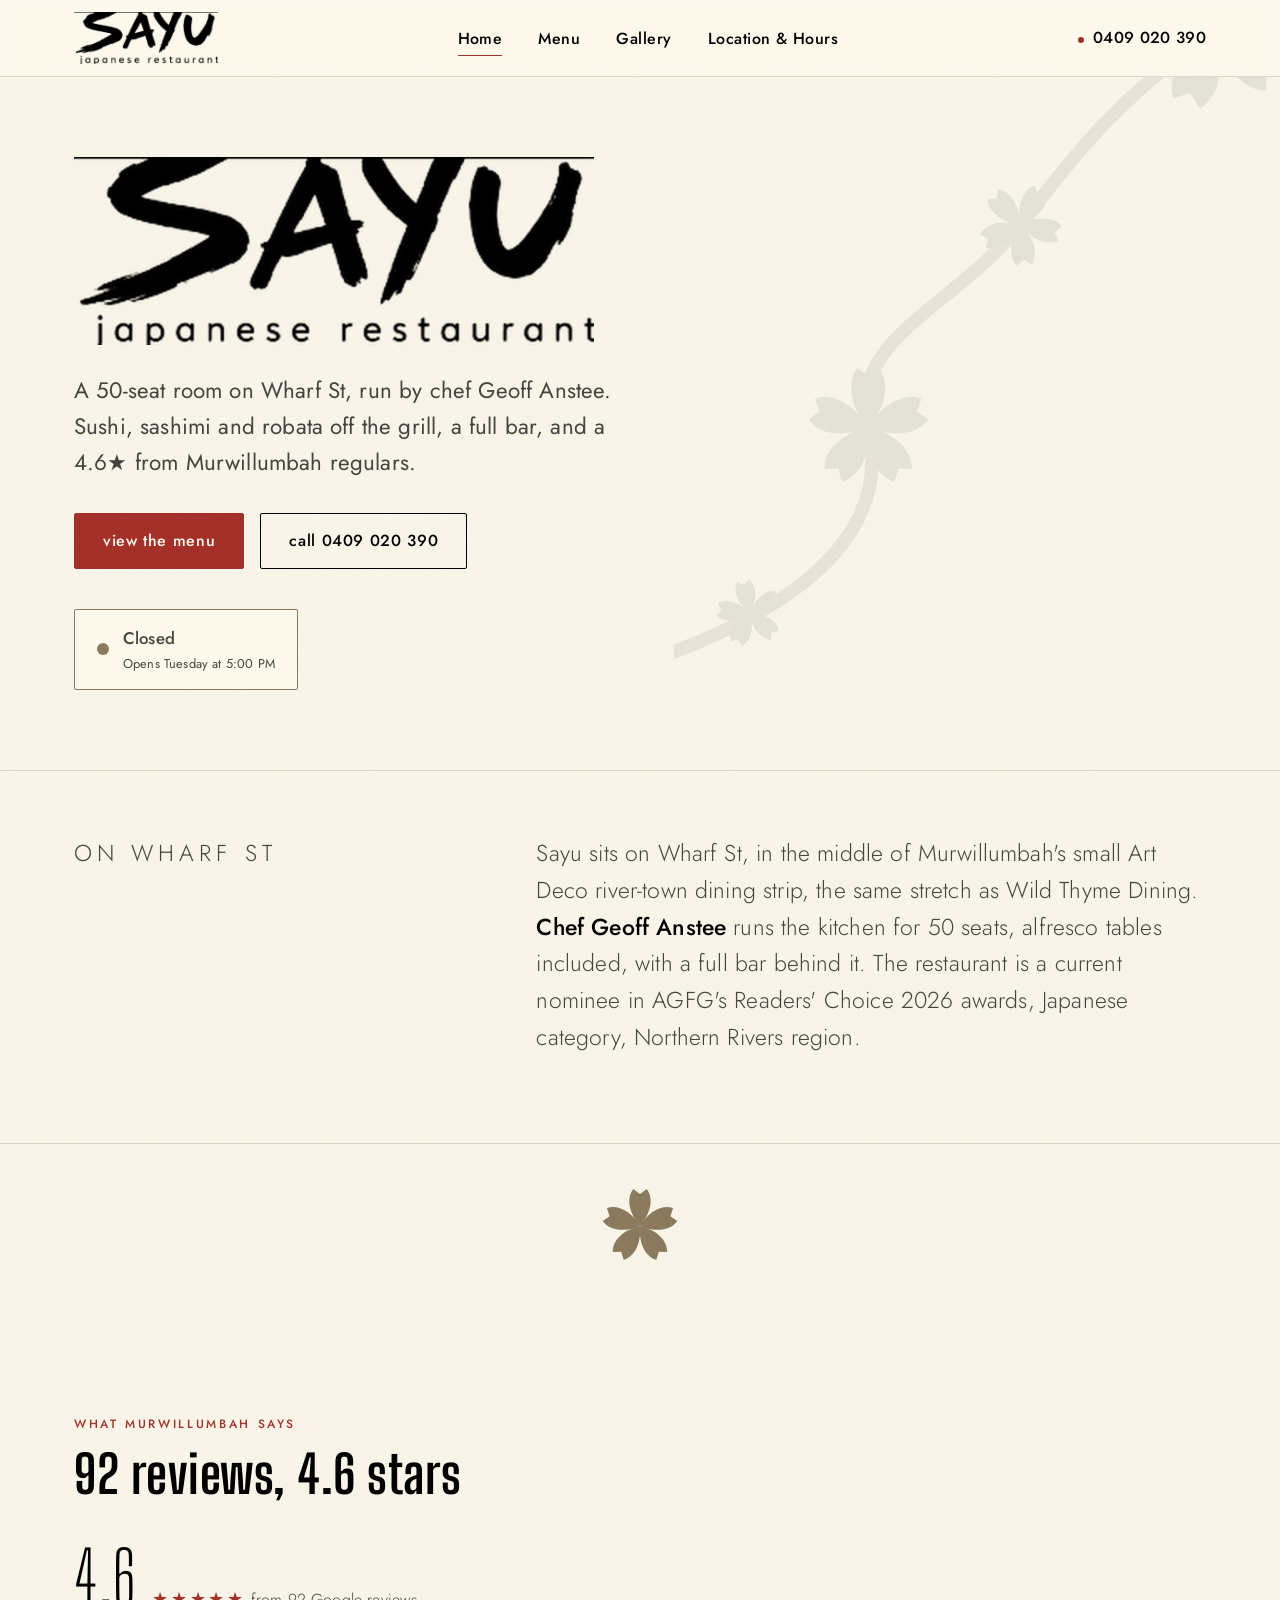
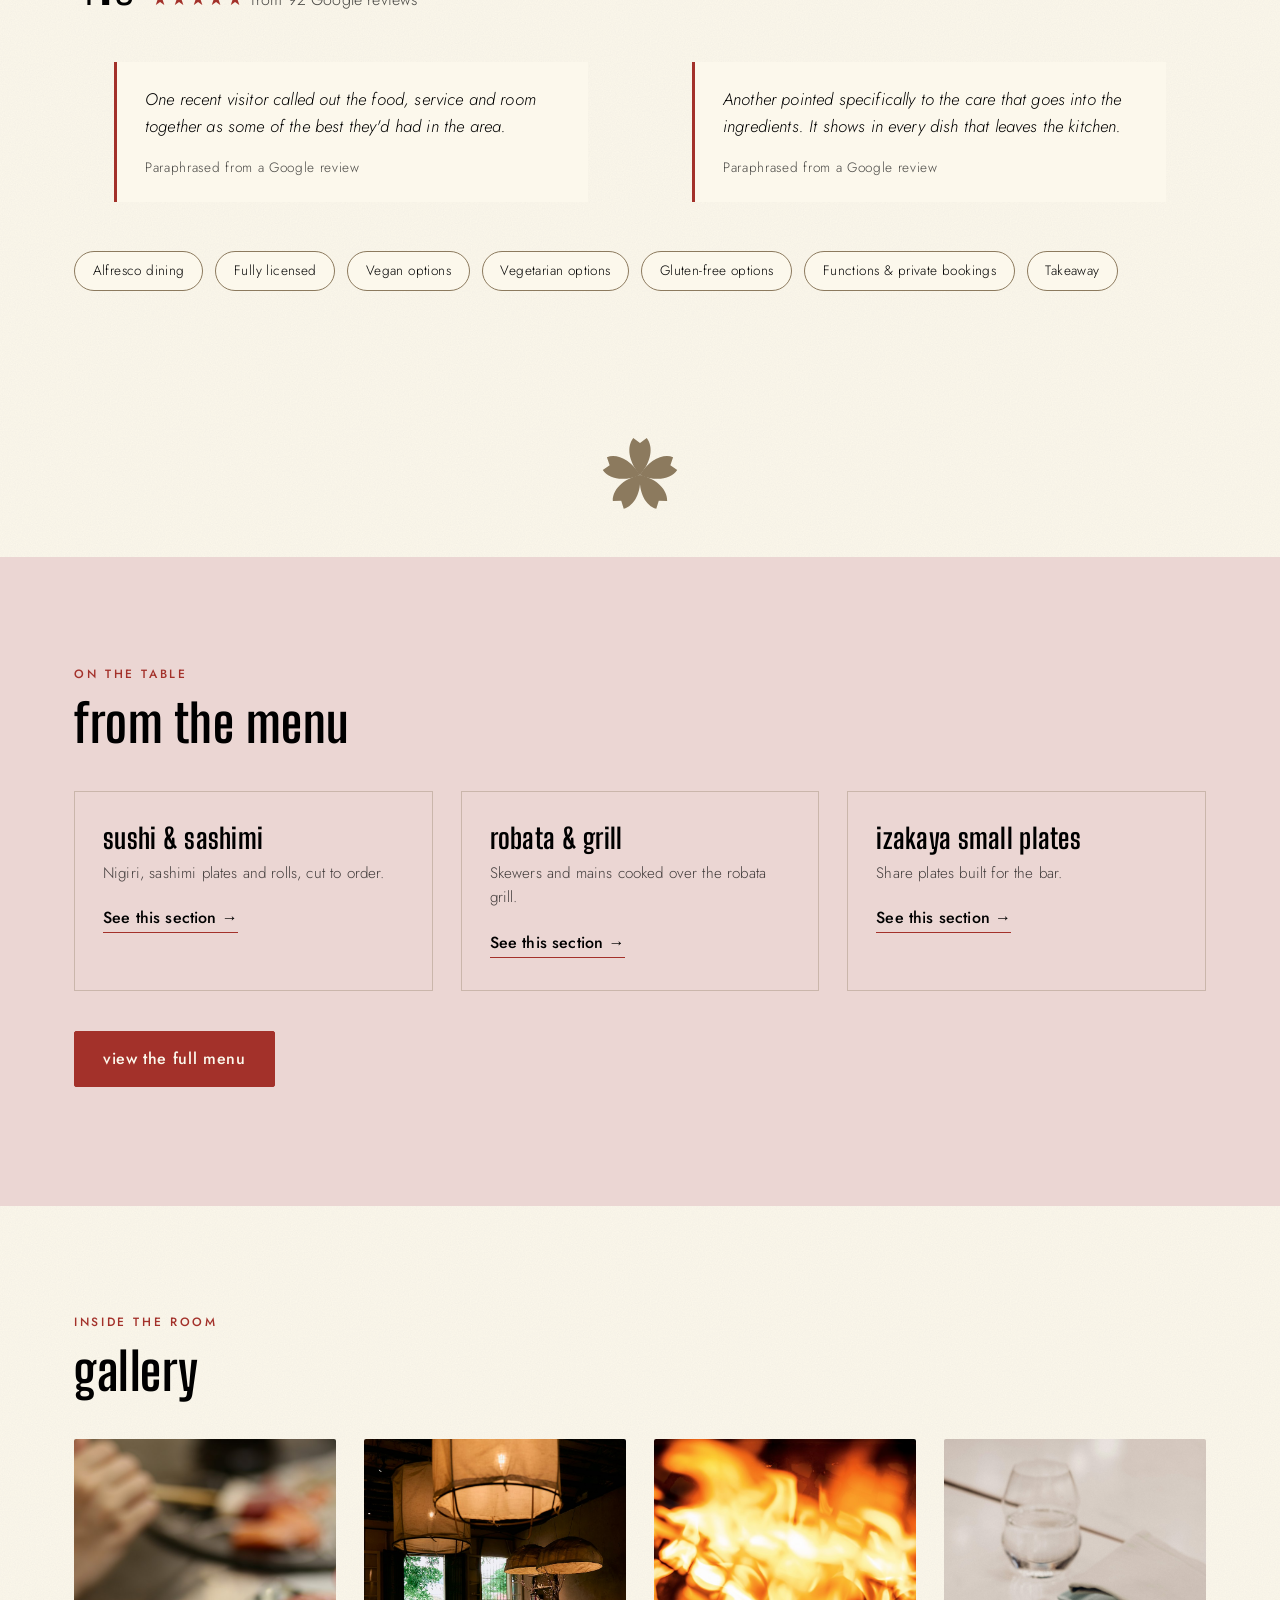
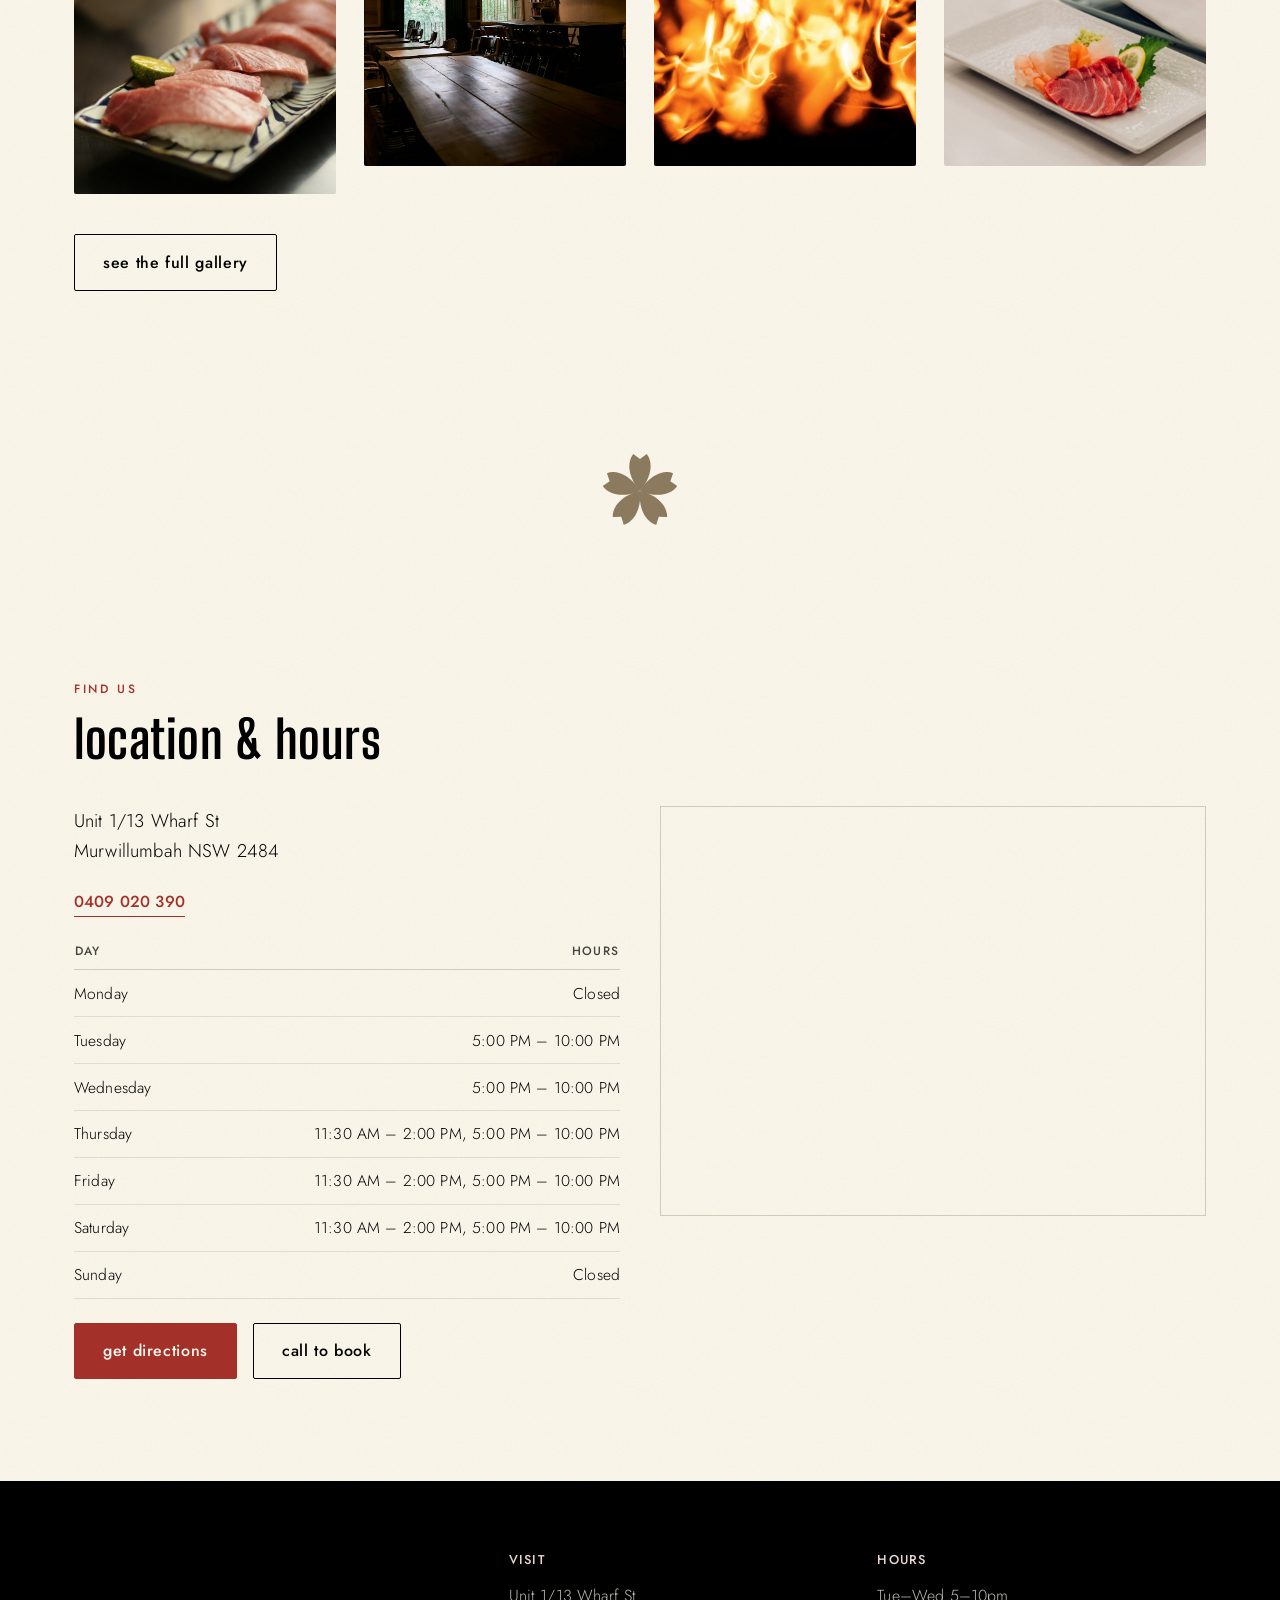
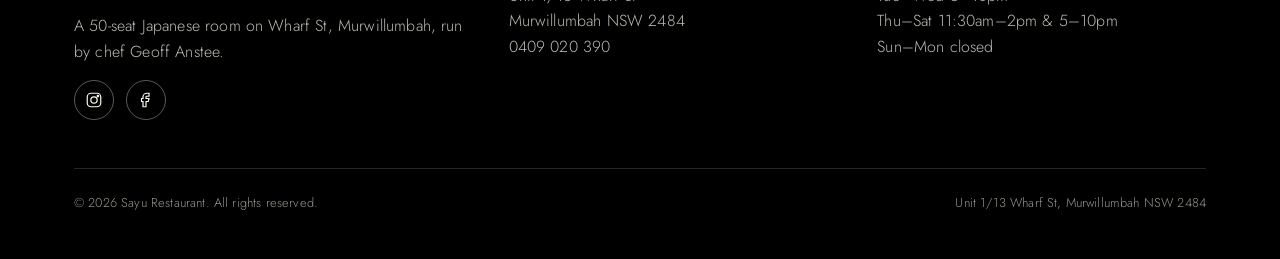
==== commit a35aac3f: "Fix blank-page bug, strip em dashes, add polish touches The scroll-reveal system could leave the who" ====
--- a/index.html
+++ b/index.html
@@ -1,12 +1,11 @@
 <!DOCTYPE html>
 <html lang="en-AU">
 <head>
-<script>document.documentElement.classList.add('js');</script>
 <meta charset="UTF-8">
 <meta name="viewport" content="width=device-width, initial-scale=1.0">
-<title>Sayu Restaurant — Japanese Dining on Wharf St, Murwillumbah</title>
+<title>Sayu Restaurant | Japanese Dining on Wharf St, Murwillumbah</title>
 <meta name="description" content="Sayu Restaurant: a 50-seat Japanese room on Wharf St, Murwillumbah, run by chef Geoff Anstee. Sushi, sashimi, robata grill, full bar. 4.6★ from 92 Google reviews.">
-<meta property="og:title" content="Sayu Restaurant — Japanese Dining on Wharf St, Murwillumbah">
+<meta property="og:title" content="Sayu Restaurant | Japanese Dining on Wharf St, Murwillumbah">
 <meta property="og:description" content="A 50-seat Japanese room on Wharf St, run by chef Geoff Anstee. Sushi, sashimi, robata plates, full bar. 4.6★ from 92 Google reviews.">
 <meta property="og:type" content="restaurant.restaurant">
 <meta property="og:image" content="images/gallery/nigiri-sushi-platter.jpg">
@@ -89,9 +88,9 @@
 
     <div class="container">
       <div class="hero-inner reveal">
-        <h1 class="visually-hidden">Sayu Restaurant — Japanese Dining on Wharf St, Murwillumbah</h1>
+        <h1 class="visually-hidden">Sayu Restaurant, Japanese Dining on Wharf St, Murwillumbah</h1>
         <img class="hero-logo" src="images/logo/SAYU_logo_transparent.png" alt="Sayu Japanese Restaurant" width="1248" height="452">
-        <p class="hero-tagline">A 50-seat room on Wharf St, run by chef Geoff Anstee — sushi, sashimi and robata off the grill, a full bar, and a 4.6★ from Murwillumbah regulars.</p>
+        <p class="hero-tagline">A 50-seat room on Wharf St, run by chef Geoff Anstee. Sushi, sashimi and robata off the grill, a full bar, and a 4.6★ from Murwillumbah regulars.</p>
         <div class="hero-ctas">
           <a class="btn btn--primary" href="menu.html">View the menu</a>
           <a class="btn btn--ghost" href="tel:0409020390">Call 0409 020 390</a>
@@ -111,7 +110,7 @@
   <section class="story-strip reveal">
     <div class="container">
       <p class="eyebrow">On Wharf St</p>
-      <p>Sayu sits on Wharf St, in the middle of Murwillumbah's small Art Deco river-town dining strip — the same stretch as Wild Thyme Dining. <strong>Chef Geoff Anstee</strong> runs the kitchen for 50 seats, alfresco tables included, with a full bar behind it. The restaurant is a current nominee in AGFG's Readers' Choice 2026 awards, Japanese category, Northern Rivers region.</p>
+      <p>Sayu sits on Wharf St, in the middle of Murwillumbah's small Art Deco river-town dining strip, the same stretch as Wild Thyme Dining. <strong>Chef Geoff Anstee</strong> runs the kitchen for 50 seats, alfresco tables included, with a full bar behind it. The restaurant is a current nominee in AGFG's Readers' Choice 2026 awards, Japanese category, Northern Rivers region.</p>
     </div>
   </section>
 
@@ -142,13 +141,14 @@
       </div>
 
       <div class="trust-quotes reveal">
+        <!-- TODO: swap in real, verbatim Google review quotes once supplied by the client -->
         <blockquote class="trust-quote">
           <p>One recent visitor called out the food, service and room together as some of the best they'd had in the area.</p>
-          <cite>— paraphrased from a Google review</cite>
+          <cite>Paraphrased from a Google review</cite>
         </blockquote>
         <blockquote class="trust-quote">
-          <p>Another pointed specifically to the care that goes into the ingredients — it shows in every dish that leaves the kitchen.</p>
-          <cite>— paraphrased from a Google review</cite>
+          <p>Another pointed specifically to the care that goes into the ingredients. It shows in every dish that leaves the kitchen.</p>
+          <cite>Paraphrased from a Google review</cite>
         </blockquote>
       </div>
 
@@ -269,8 +269,8 @@
             </tbody>
           </table>
           <!--
-            Hours discrepancy — flag to client before launch:
-            AGFG's own listing shows dinner-only Tue–Sat with no lunch
+            Hours discrepancy, flag to client before launch:
+            AGFG's own listing shows dinner-only Tue-Sat with no lunch
             service at all, which conflicts with the Google Business hours
             used above (Thu/Fri/Sat lunch 11:30am-2pm + dinner). Built from
             the Google listing as the more likely current source. Confirm
--- a/styles.css
+++ b/styles.css
@@ -1,5 +1,5 @@
 /* ==========================================================================
-   Sayu Restaurant — stylesheet
+   Sayu Restaurant, stylesheet
    Palette sampled directly from the provided logo (see images/logo/):
    --color-washi and --color-sumi are exact pixel reads, not eyeballed.
    ========================================================================== */
@@ -7,9 +7,9 @@
 :root {
   --color-washi: #FCF8EC;   /* sampled background pixel from sayu_logo.png */
   --color-sumi:  #000000;   /* sampled darkest ink-stroke pixel */
-  --color-hanko: #A3312A;   /* hanko seal-ink red — CTAs, open/closed indicator */
-  --color-sakura:#EBD6D3;   /* cherry-blossom pink — section fills */
-  --color-bronze:#8C7A5E;   /* aged bronze — dividers, borders */
+  --color-hanko: #A3312A;   /* hanko seal-ink red, CTAs, open/closed indicator */
+  --color-sakura:#EBD6D3;   /* cherry-blossom pink, section fills */
+  --color-bronze:#8C7A5E;   /* aged bronze, dividers, borders */
 
   --color-washi-dim: #F4EDDA;
   --color-sumi-soft: rgba(0, 0, 0, 0.72);
@@ -34,7 +34,11 @@
 }
 body {
   margin: 0;
-  background: var(--color-washi);
+  background-color: var(--color-washi);
+  /* A faint paper-fibre grain over the washi background, a nod to actual
+     washi (rice paper) texture. Inline SVG turbulence, no image request,
+     kept subtle enough to never interfere with text contrast. */
+  background-image: url("data:image/svg+xml,%3Csvg xmlns='http://www.w3.org/2000/svg' width='180' height='180'%3E%3Cfilter id='n'%3E%3CfeTurbulence type='fractalNoise' baseFrequency='0.85' numOctaves='2' stitchTiles='stitch'/%3E%3CfeColorMatrix type='matrix' values='0 0 0 0 0.10 0 0 0 0 0.09 0 0 0 0 0.07 0 0 0 0.05 0'/%3E%3C/filter%3E%3Crect width='100%25' height='100%25' filter='url(%23n)'/%3E%3C/svg%3E");
   color: var(--color-sumi);
   font-family: var(--font-body);
   font-weight: 300;
@@ -85,6 +89,12 @@
 .section {
   padding: clamp(3.5rem, 8vw, 7rem) 0;
 }
+/* Keep anchor-linked sections clear of the sticky header when jumped to
+   directly (nav links, menu/gallery teasers, footer, browser back/forward). */
+#home, #trust, #menu-teaser, #gallery-teaser, #location,
+#sushi-sashimi, #robata-grill, #izakaya-small-plates, #sides, #drinks {
+  scroll-margin-top: 90px;
+}
 .section--sakura { background: var(--color-sakura); }
 .section--sumi { background: var(--color-sumi); color: var(--color-washi); }
 .section--sumi h2, .section--sumi h3 { color: var(--color-washi); }
@@ -122,15 +132,15 @@
   font-weight: 500;
   letter-spacing: 0.04em;
   text-transform: lowercase;
-  transition: background 0.25s var(--ease), color 0.25s var(--ease), transform 0.2s var(--ease);
-}
-.btn:hover { transform: translateY(-2px); }
+  transition: background 0.25s var(--ease), color 0.25s var(--ease), transform 0.2s var(--ease), box-shadow 0.25s var(--ease);
+}
+.btn:hover { transform: translateY(-2px); box-shadow: 0 10px 22px -14px rgba(0,0,0,0.4); }
 .btn--primary {
   background: var(--color-hanko);
   border-color: var(--color-hanko);
   color: var(--color-washi);
 }
-.btn--primary:hover { background: #872822; border-color: #872822; }
+.btn--primary:hover { background: #872822; border-color: #872822; box-shadow: 0 10px 24px -12px rgba(163, 49, 42, 0.45); }
 .btn--ghost {
   background: transparent;
   border-color: currentColor;
@@ -357,6 +367,14 @@
 .status-widget[data-state="open"] .status-dot {
   background: var(--color-hanko);
   box-shadow: 0 0 0 4px rgba(163, 49, 42, 0.15);
+  animation: status-pulse 2.4s ease-in-out infinite;
+}
+@keyframes status-pulse {
+  0%, 100% { box-shadow: 0 0 0 4px rgba(163, 49, 42, 0.15); }
+  50% { box-shadow: 0 0 0 8px rgba(163, 49, 42, 0.06); }
+}
+@media (prefers-reduced-motion: reduce) {
+  .status-widget[data-state="open"] .status-dot { animation: none; }
 }
 .status-widget[data-state="open"] .status-text { color: var(--color-hanko); }
 .status-widget[data-state="closed"] .status-text { color: var(--color-sumi-soft); }
@@ -790,25 +808,19 @@
 /* ==========================================================================
    Scroll reveal
    ========================================================================== */
-/* Progressive enhancement: content is visible by default. Only once the
-   "js" class lands (see the inline head script) do reveal items start
-   hidden and wait for main.js to animate them in — so a JS failure or
-   slow load never leaves content invisible. */
-.js .reveal {
+/* Progressive enhancement: .reveal content is visible by default, with no
+   dependency on JS at all. Only once main.js runs does it opt an element
+   into the hidden starting state (the "reveal-armed" class) and animate it
+   in on scroll, so a JS error anywhere else on the page can never leave
+   this content permanently invisible. */
+.reveal.reveal-armed {
   opacity: 0;
   transform: translateY(24px);
   transition: opacity 0.7s var(--ease), transform 0.7s var(--ease);
 }
-.js .reveal.is-visible {
+.reveal.reveal-armed.is-visible {
   opacity: 1;
   transform: translateY(0);
-}
-@media (prefers-reduced-motion: reduce) {
-  .js .reveal {
-    opacity: 1;
-    transform: none;
-    transition: none;
-  }
 }
 
 /* ==========================================================================
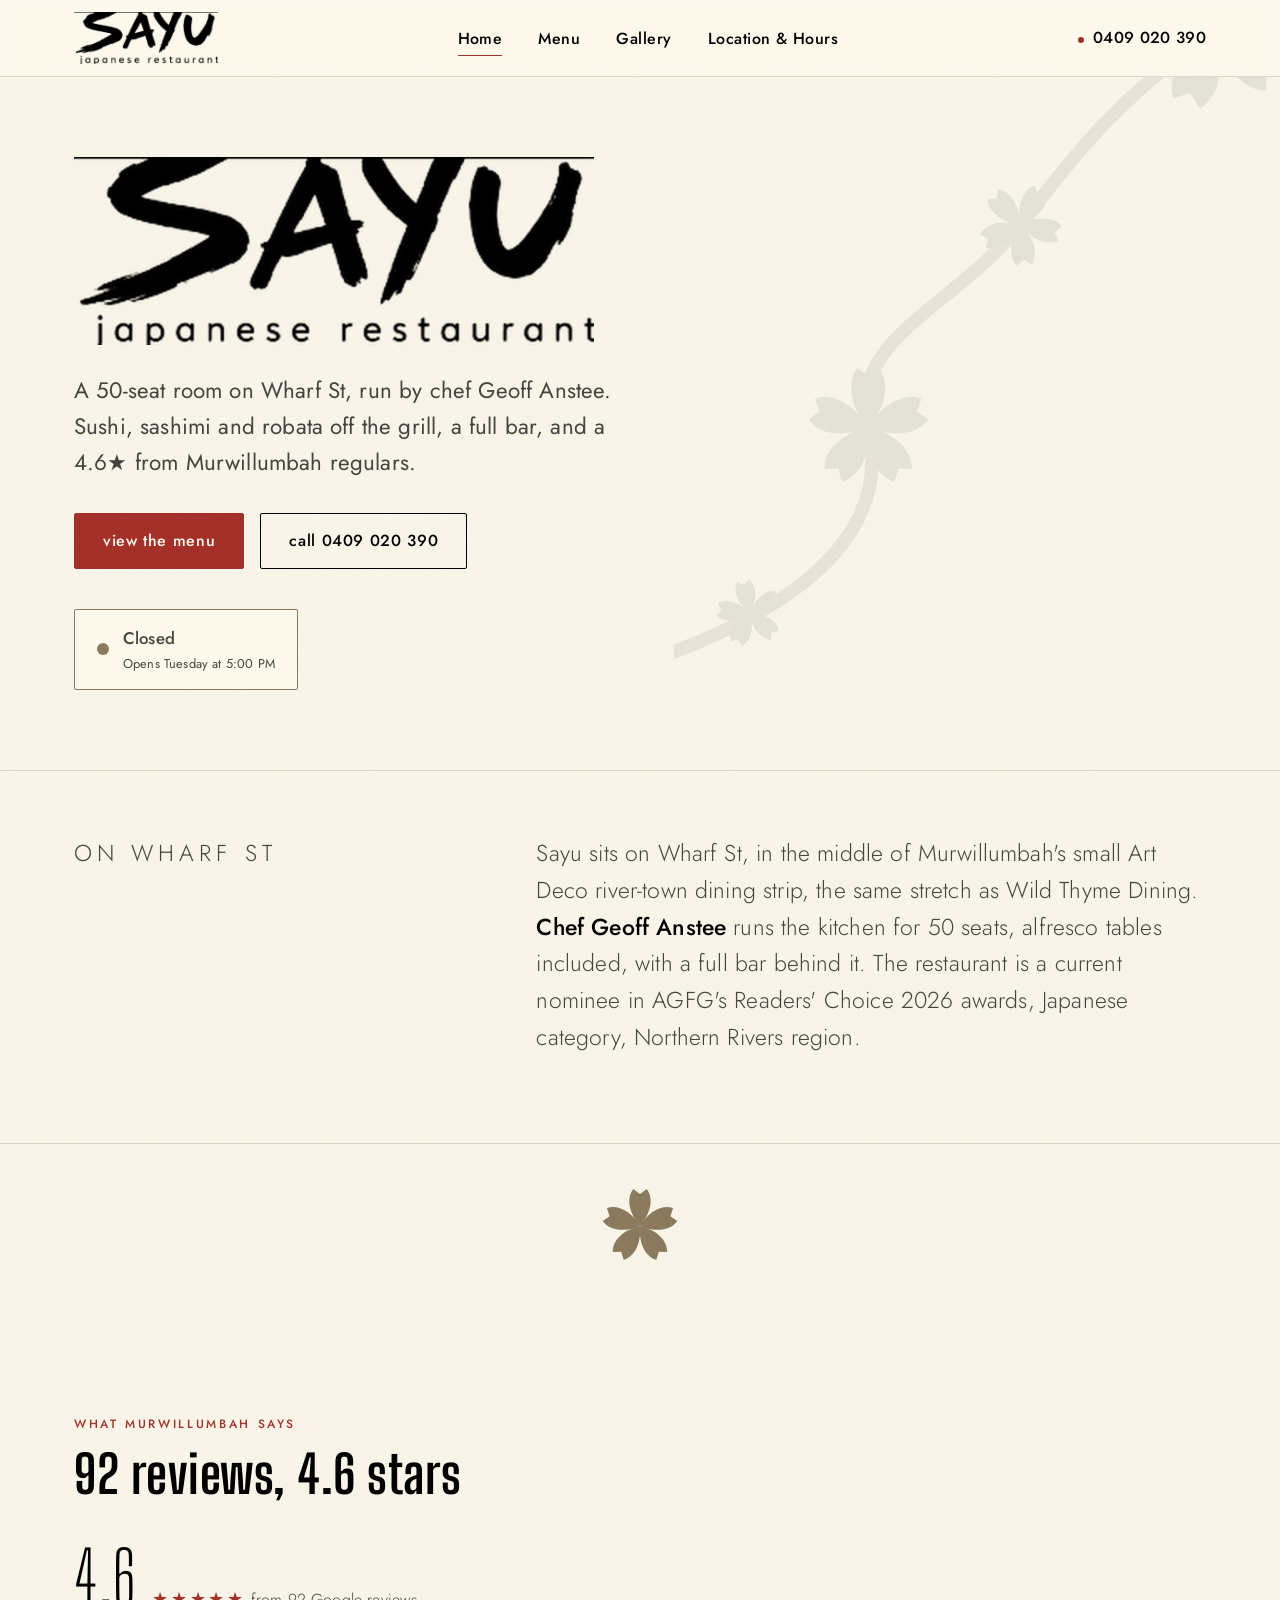
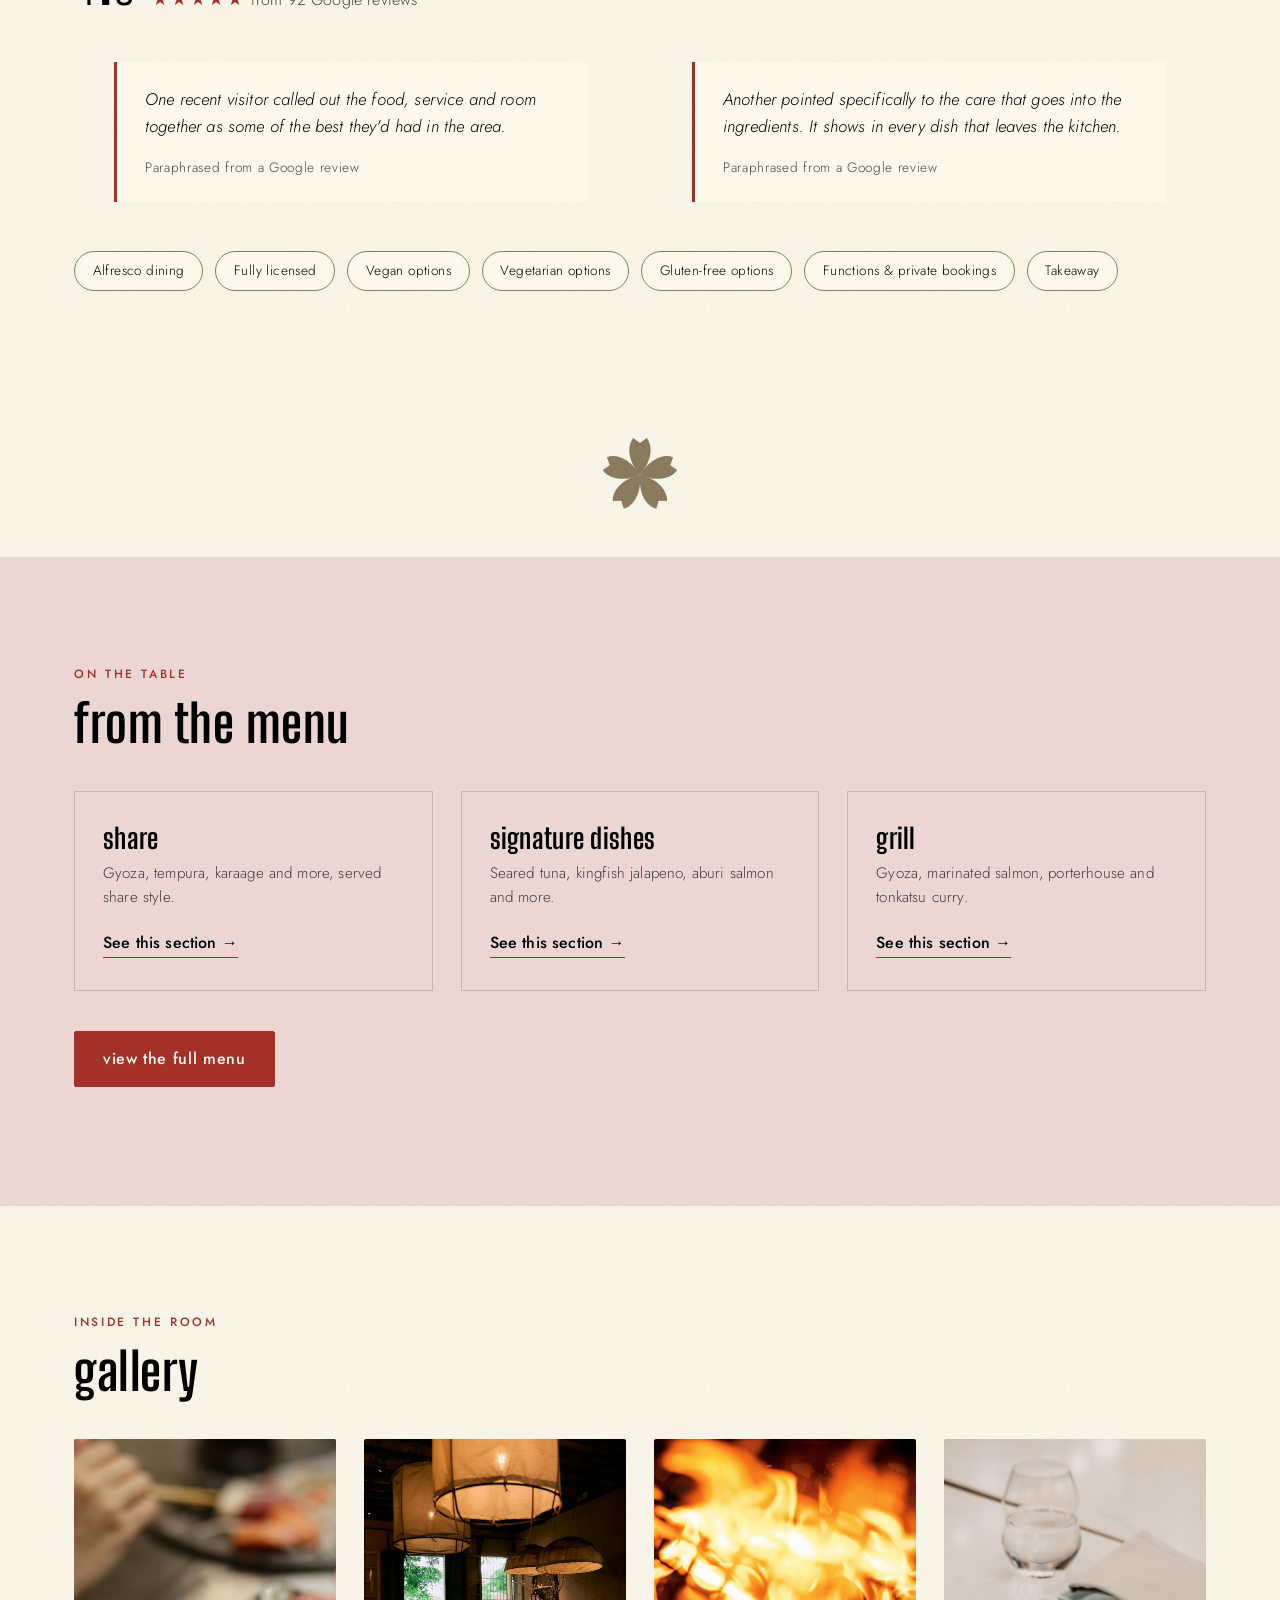
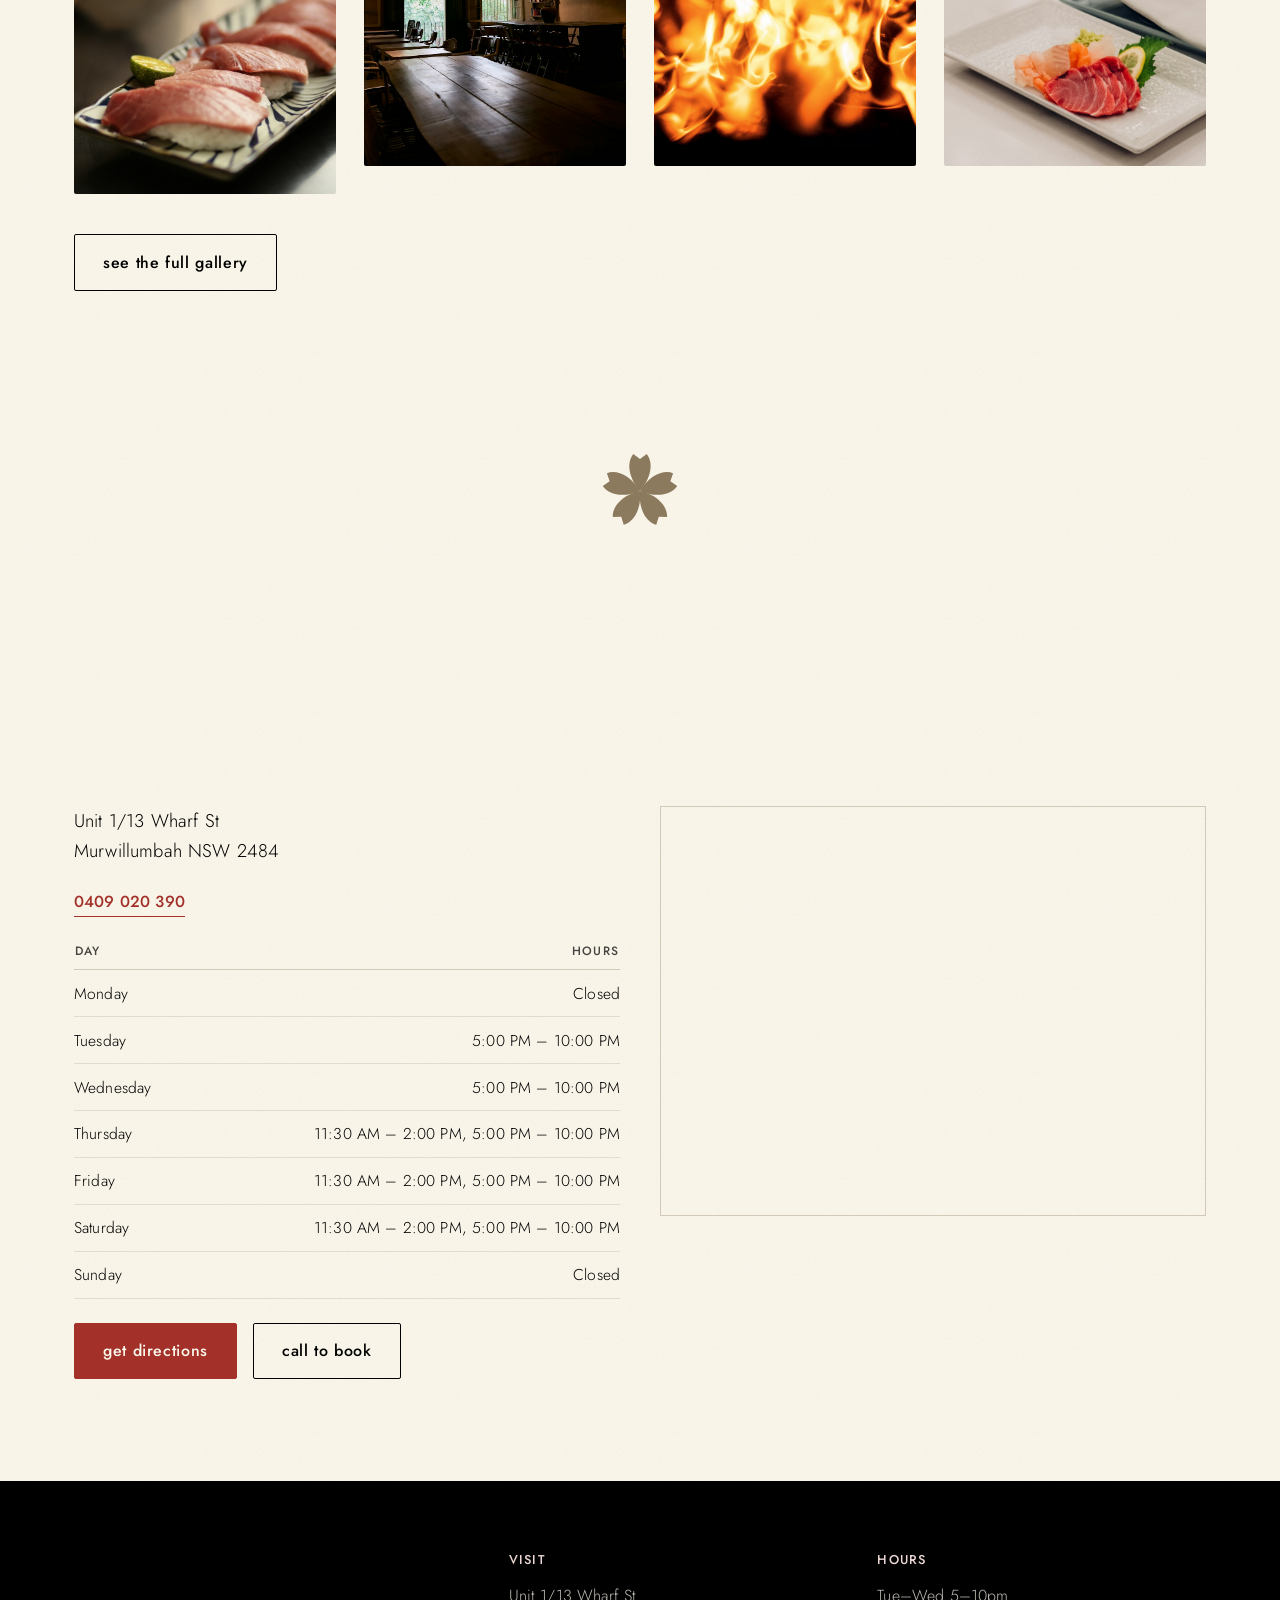
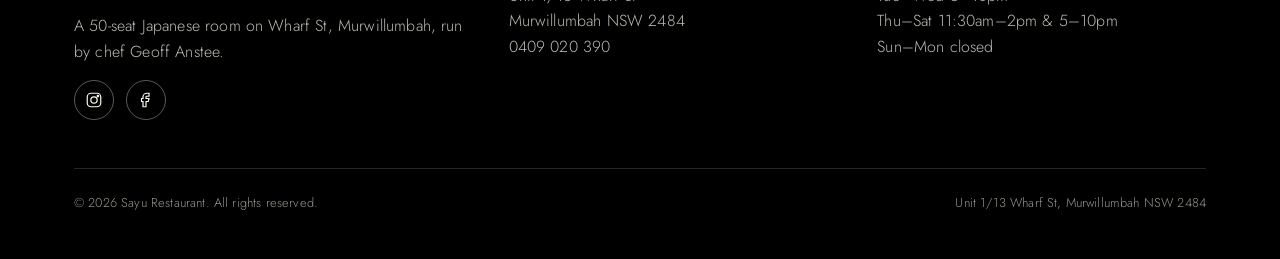
==== commit 423c49e3: "Replace placeholder menu with Sayu's real dinner menu Transcribed from the client's printed menu pho" ====
--- a/index.html
+++ b/index.html
@@ -183,19 +183,19 @@
       </div>
       <div class="teaser-grid teaser-grid--menu reveal">
         <article class="menu-card">
-          <h3>Sushi &amp; sashimi</h3>
-          <p>Nigiri, sashimi plates and rolls, cut to order.</p>
-          <a class="text-link" href="menu.html#sushi-sashimi">See this section →</a>
+          <h3>Share</h3>
+          <p>Gyoza, tempura, karaage and more, served share style.</p>
+          <a class="text-link" href="menu.html#share">See this section →</a>
         </article>
         <article class="menu-card">
-          <h3>Robata &amp; grill</h3>
-          <p>Skewers and mains cooked over the robata grill.</p>
-          <a class="text-link" href="menu.html#robata-grill">See this section →</a>
+          <h3>Signature dishes</h3>
+          <p>Seared tuna, kingfish jalapeno, aburi salmon and more.</p>
+          <a class="text-link" href="menu.html#signature-dishes">See this section →</a>
         </article>
         <article class="menu-card">
-          <h3>Izakaya small plates</h3>
-          <p>Share plates built for the bar.</p>
-          <a class="text-link" href="menu.html#izakaya-small-plates">See this section →</a>
+          <h3>Grill</h3>
+          <p>Gyoza, marinated salmon, porterhouse and tonkatsu curry.</p>
+          <a class="text-link" href="menu.html#grill">See this section →</a>
         </article>
       </div>
       <p class="section-footer-link reveal"><a class="btn btn--primary" href="menu.html">View the full menu</a></p>
--- a/styles.css
+++ b/styles.css
@@ -91,8 +91,8 @@
 }
 /* Keep anchor-linked sections clear of the sticky header when jumped to
    directly (nav links, menu/gallery teasers, footer, browser back/forward). */
-#home, #trust, #menu-teaser, #gallery-teaser, #location,
-#sushi-sashimi, #robata-grill, #izakaya-small-plates, #sides, #drinks {
+#home, #trust, #menu-teaser, #gallery-teaser, #location, #featured,
+#share, #sushi-rolls, #signature-dishes, #grill, #sides, #sweet, #sauces, #drinks {
   scroll-margin-top: 90px;
 }
 .section--sakura { background: var(--color-sakura); }
@@ -693,6 +693,105 @@
   font-size: 0.95rem;
 }
 .menu-placeholder strong { color: var(--color-sumi); display: block; margin-bottom: 0.4rem; font-weight: 500; }
+
+.menu-notes {
+  margin-top: 2rem;
+  padding: 1.5rem 1.75rem;
+  background: var(--color-sakura);
+  border-radius: var(--radius);
+  max-width: 640px;
+}
+.menu-notes p { margin-bottom: 0.75rem; font-size: 0.92rem; color: var(--color-sumi-soft); }
+.menu-legend {
+  display: flex;
+  flex-direction: column;
+  gap: 0.35rem;
+  margin-bottom: 0.75rem;
+  font-size: 0.85rem;
+}
+.menu-legend strong { font-weight: 600; }
+.menu-surcharge {
+  font-size: 0.8rem;
+  color: var(--color-hanko);
+  margin-bottom: 0 !important;
+}
+
+.featured-grid {
+  display: grid;
+  gap: 1.75rem;
+  grid-template-columns: repeat(2, 1fr);
+}
+@media (min-width: 700px) {
+  .featured-grid { grid-template-columns: repeat(3, 1fr); }
+}
+@media (min-width: 1000px) {
+  .featured-grid { grid-template-columns: repeat(4, 1fr); }
+}
+.featured-dish {
+  margin: 0;
+  border-radius: var(--radius);
+  overflow: hidden;
+  background: var(--color-washi-dim);
+  transition: transform 0.3s var(--ease), box-shadow 0.3s var(--ease);
+}
+.featured-dish:hover { transform: translateY(-4px); box-shadow: 0 18px 30px -20px rgba(0,0,0,0.3); }
+.featured-dish img {
+  width: 100%;
+  aspect-ratio: 4 / 3;
+  object-fit: cover;
+}
+.featured-dish figcaption {
+  padding: 0.9rem 1rem 1.1rem;
+  display: flex;
+  flex-direction: column;
+  gap: 0.15rem;
+}
+.featured-dish-name { font-weight: 500; font-size: 0.95rem; }
+.featured-dish-desc { font-size: 0.8rem; color: var(--color-sumi-soft); }
+.featured-dish-price { font-size: 0.85rem; color: var(--color-hanko); font-weight: 500; margin-top: 0.2rem; }
+.featured-photo-note {
+  margin-top: 2rem;
+  font-size: 0.78rem;
+  color: var(--color-sumi-soft);
+  max-width: 60ch;
+}
+
+.menu-items {
+  display: flex;
+  flex-direction: column;
+}
+.menu-item {
+  display: grid;
+  grid-template-columns: 1fr auto;
+  column-gap: 1.5rem;
+  row-gap: 0.15rem;
+  padding: 0.9rem 0;
+  border-bottom: 1px solid rgba(140, 122, 94, 0.2);
+}
+.menu-item:last-child { border-bottom: none; }
+.menu-item-name {
+  font-weight: 500;
+  grid-column: 1;
+}
+.menu-item-tags {
+  font-weight: 400;
+  font-size: 0.78rem;
+  color: var(--color-bronze);
+}
+.menu-item-desc {
+  grid-column: 1;
+  font-size: 0.88rem;
+  color: var(--color-sumi-soft);
+}
+.menu-item-desc:empty { display: none; }
+.menu-item-price {
+  grid-column: 2;
+  grid-row: 1 / span 2;
+  align-self: center;
+  font-weight: 500;
+  color: var(--color-hanko);
+  white-space: nowrap;
+}
 
 /* ==========================================================================
    Gallery page
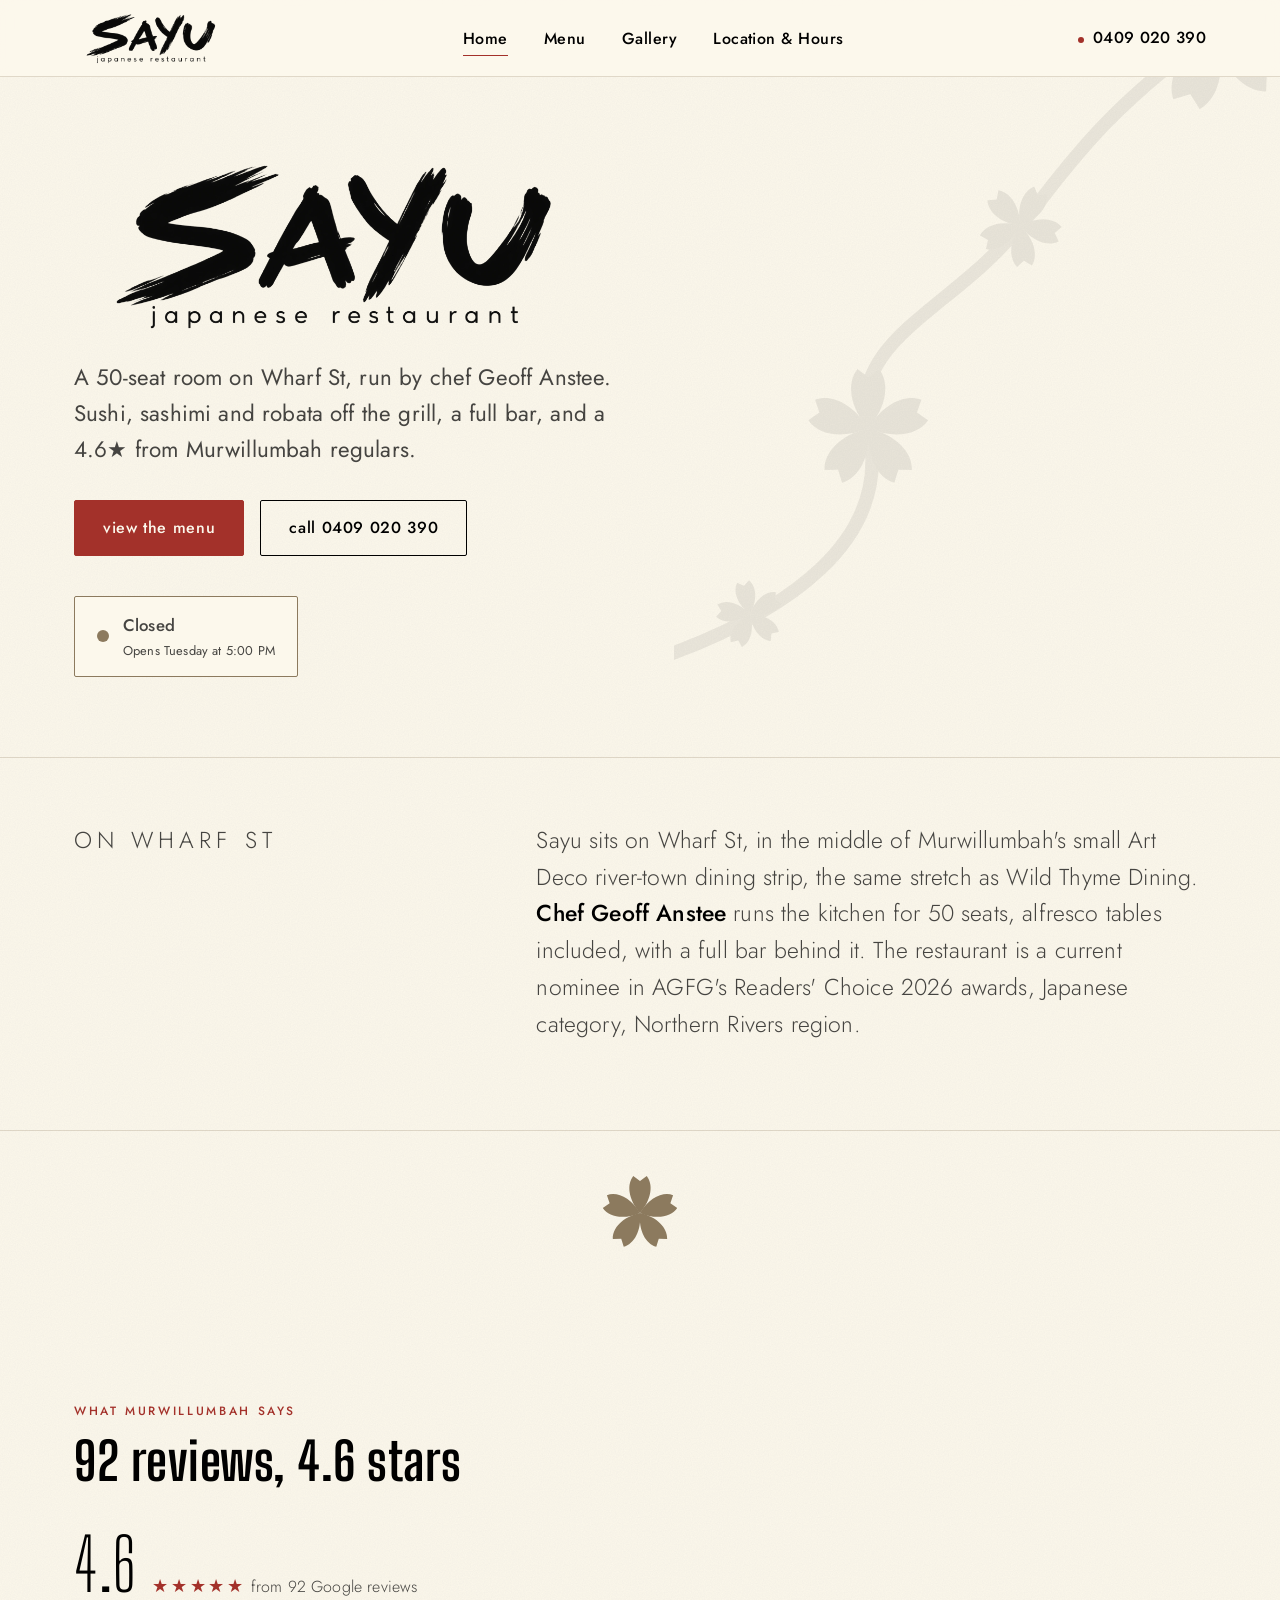
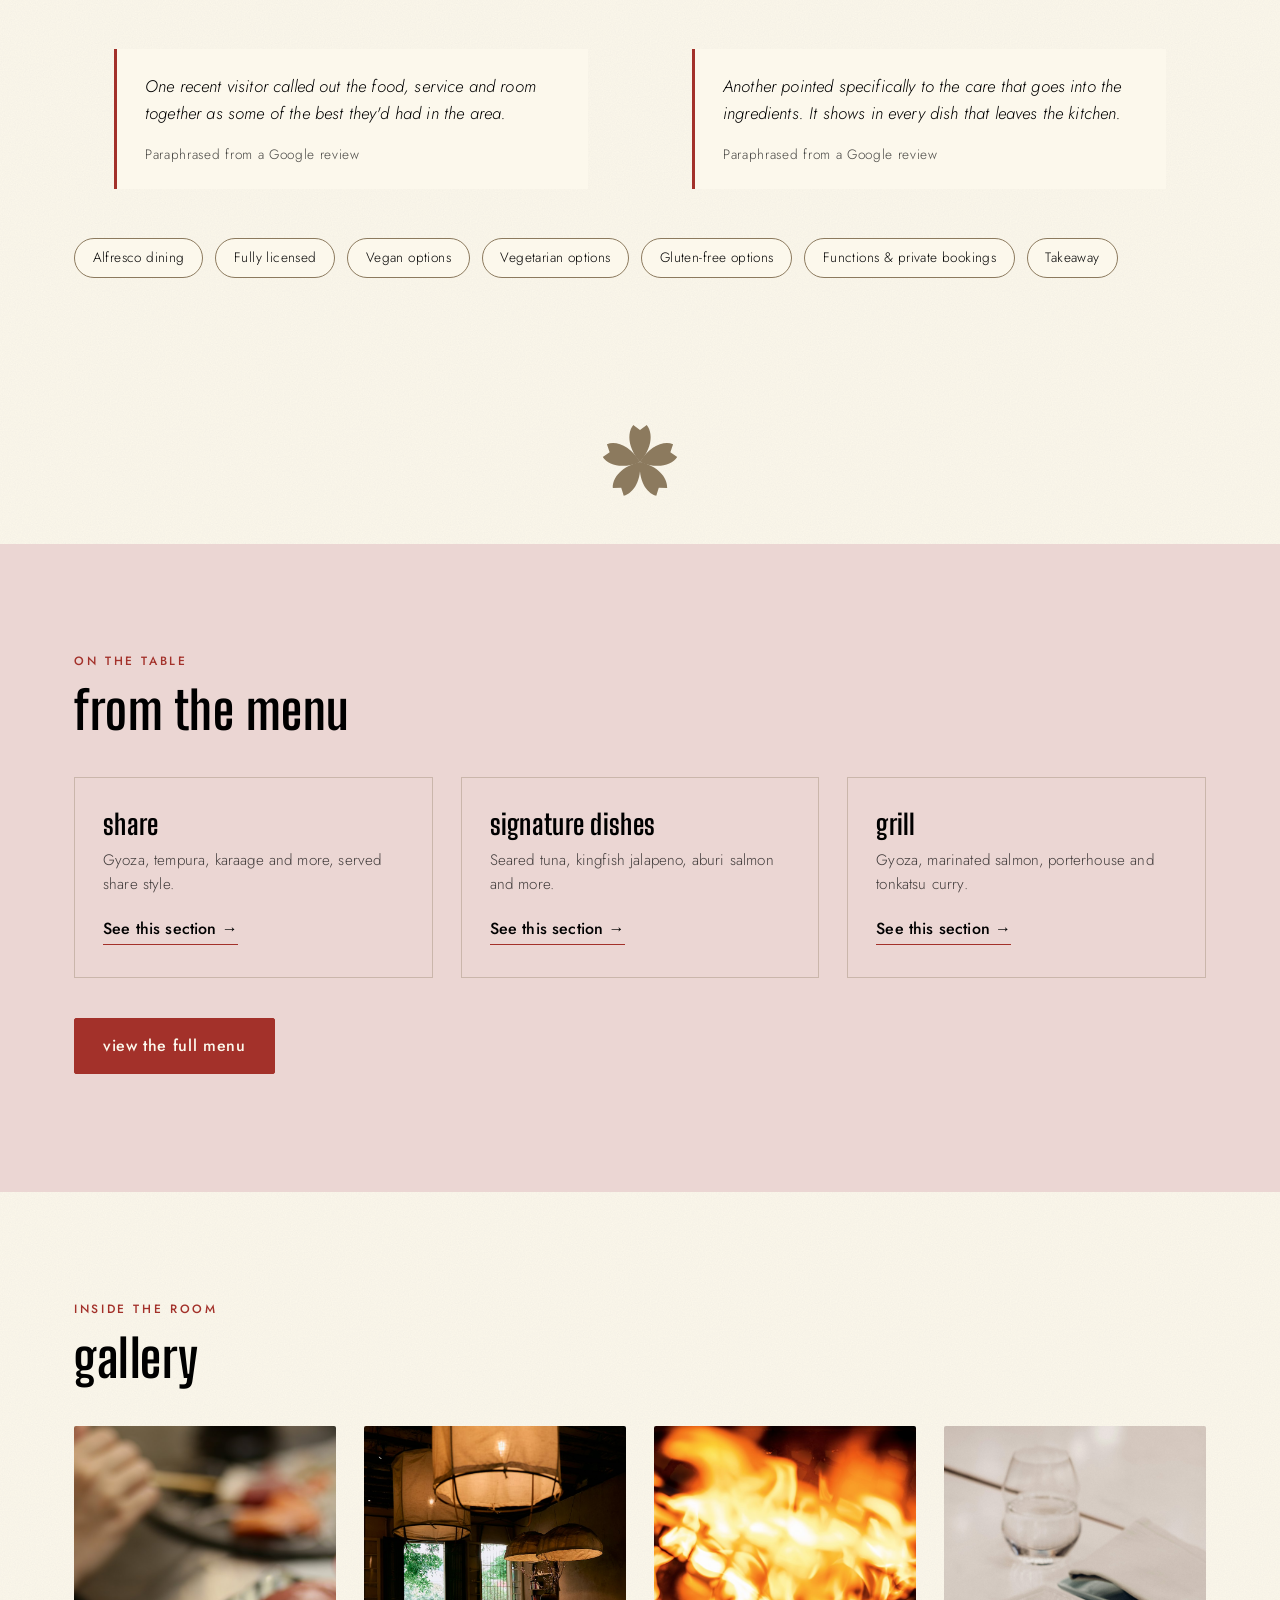
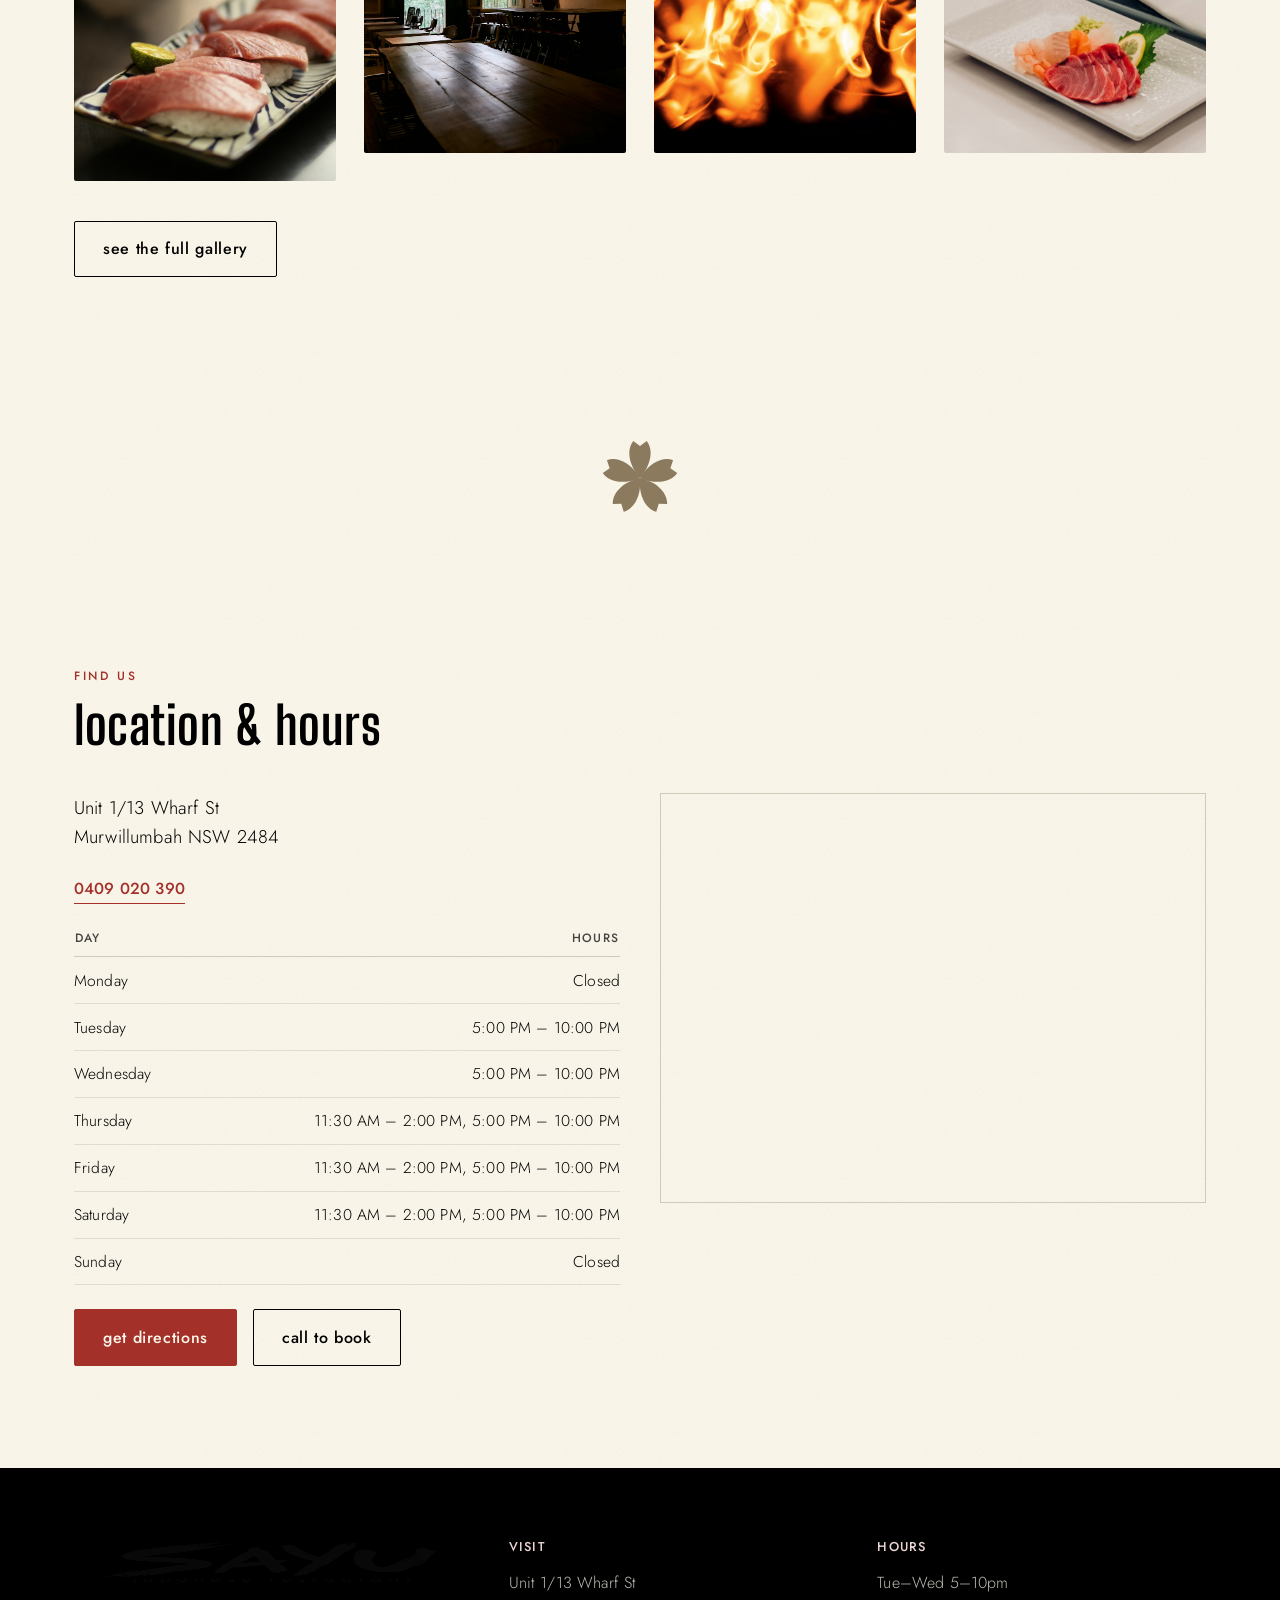
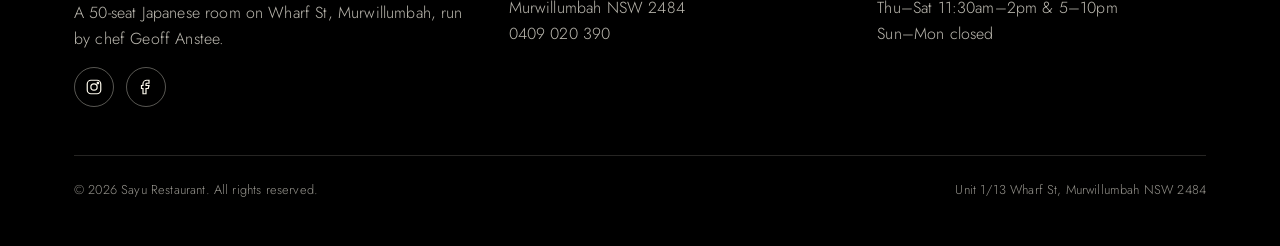
==== commit 8ef1737c: "Swap in new transparent SAYU logo Replaces images/logo/SAYU_logo_transparent.png with the cleaner ve" ====
--- a/index.html
+++ b/index.html
@@ -23,7 +23,7 @@
 <header class="site-header">
   <div class="container">
     <a class="site-logo" href="index.html" aria-label="Sayu Restaurant home">
-      <img src="images/logo/SAYU_logo_transparent.png" alt="Sayu Japanese Restaurant" width="1248" height="452">
+      <img src="images/logo/SAYU_logo_transparent.png" alt="Sayu Japanese Restaurant" width="2000" height="674">
     </a>
     <nav class="site-nav" aria-label="Primary">
       <ul>
@@ -45,7 +45,7 @@
 <div class="mobile-nav" id="mobile-nav">
   <div class="mobile-nav-top">
     <a class="site-logo" href="index.html" aria-label="Sayu Restaurant home">
-      <img src="images/logo/SAYU_logo_transparent.png" alt="Sayu Japanese Restaurant" width="1248" height="452">
+      <img src="images/logo/SAYU_logo_transparent.png" alt="Sayu Japanese Restaurant" width="2000" height="674">
     </a>
     <button class="nav-toggle mobile-nav-close" aria-label="Close menu">
       <span></span><span></span><span></span>
@@ -89,7 +89,7 @@
     <div class="container">
       <div class="hero-inner reveal">
         <h1 class="visually-hidden">Sayu Restaurant, Japanese Dining on Wharf St, Murwillumbah</h1>
-        <img class="hero-logo" src="images/logo/SAYU_logo_transparent.png" alt="Sayu Japanese Restaurant" width="1248" height="452">
+        <img class="hero-logo" src="images/logo/SAYU_logo_transparent.png" alt="Sayu Japanese Restaurant" width="2000" height="674">
         <p class="hero-tagline">A 50-seat room on Wharf St, run by chef Geoff Anstee. Sushi, sashimi and robata off the grill, a full bar, and a 4.6★ from Murwillumbah regulars.</p>
         <div class="hero-ctas">
           <a class="btn btn--primary" href="menu.html">View the menu</a>
@@ -302,7 +302,7 @@
     <div class="footer-grid">
       <div class="footer-about">
         <a class="footer-logo" href="index.html" aria-label="Sayu Restaurant home">
-          <img src="images/logo/SAYU_logo_transparent.png" alt="Sayu Japanese Restaurant" width="1248" height="452">
+          <img src="images/logo/SAYU_logo_transparent.png" alt="Sayu Japanese Restaurant" width="2000" height="674">
         </a>
         <p>A 50-seat Japanese room on Wharf St, Murwillumbah, run by chef Geoff Anstee.</p>
         <div class="social-icons">
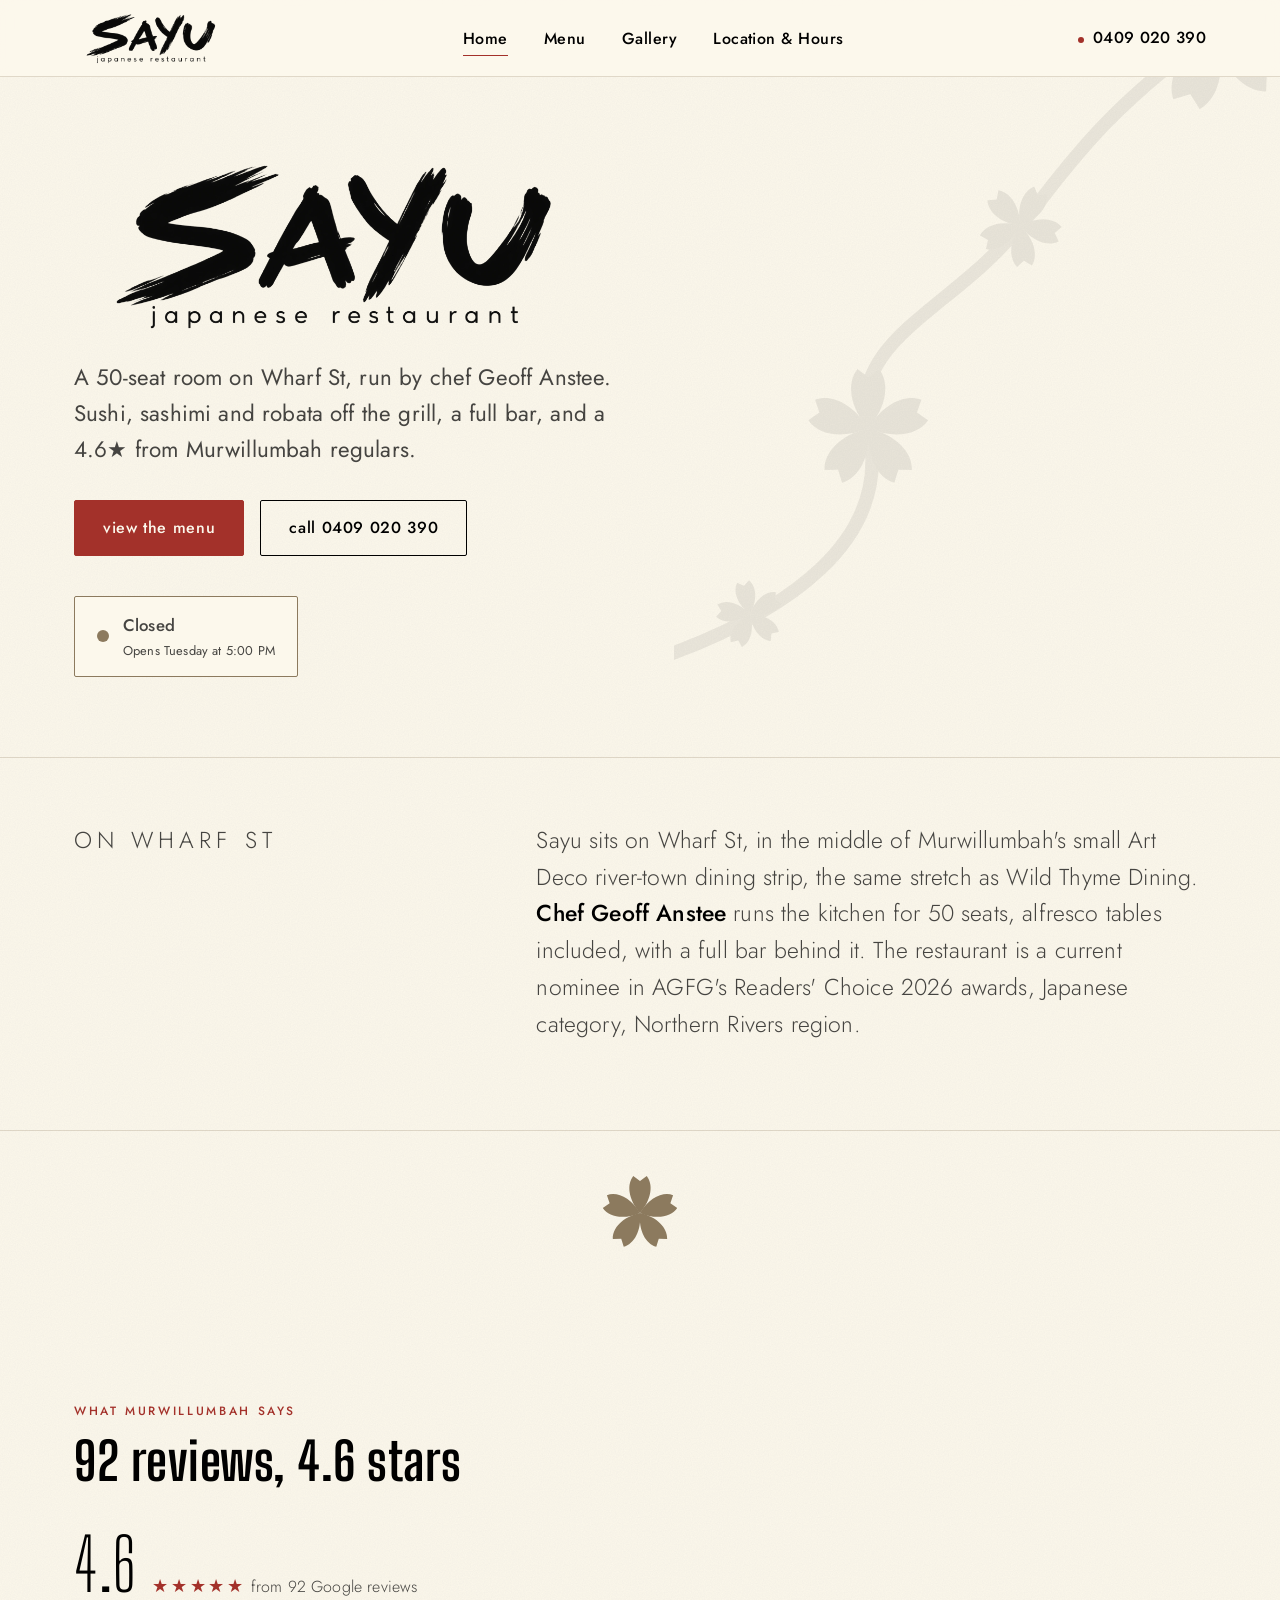
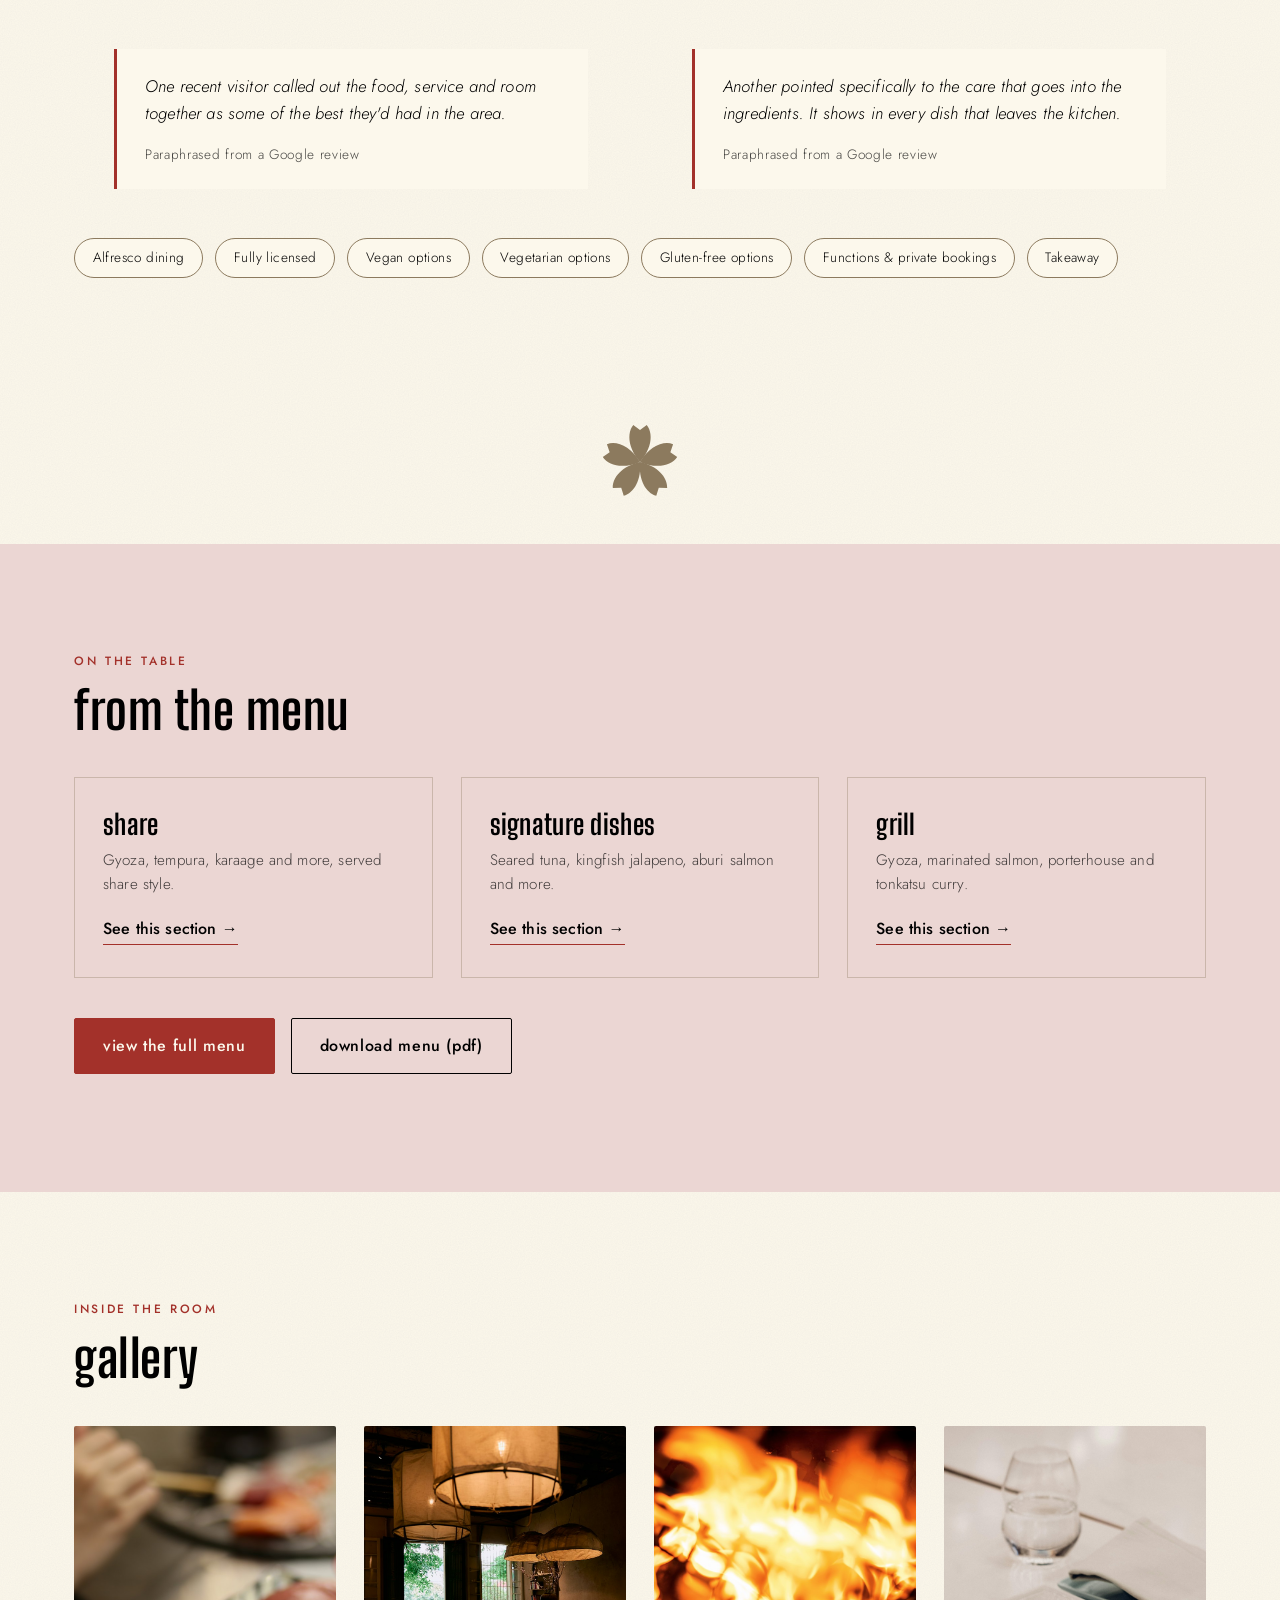
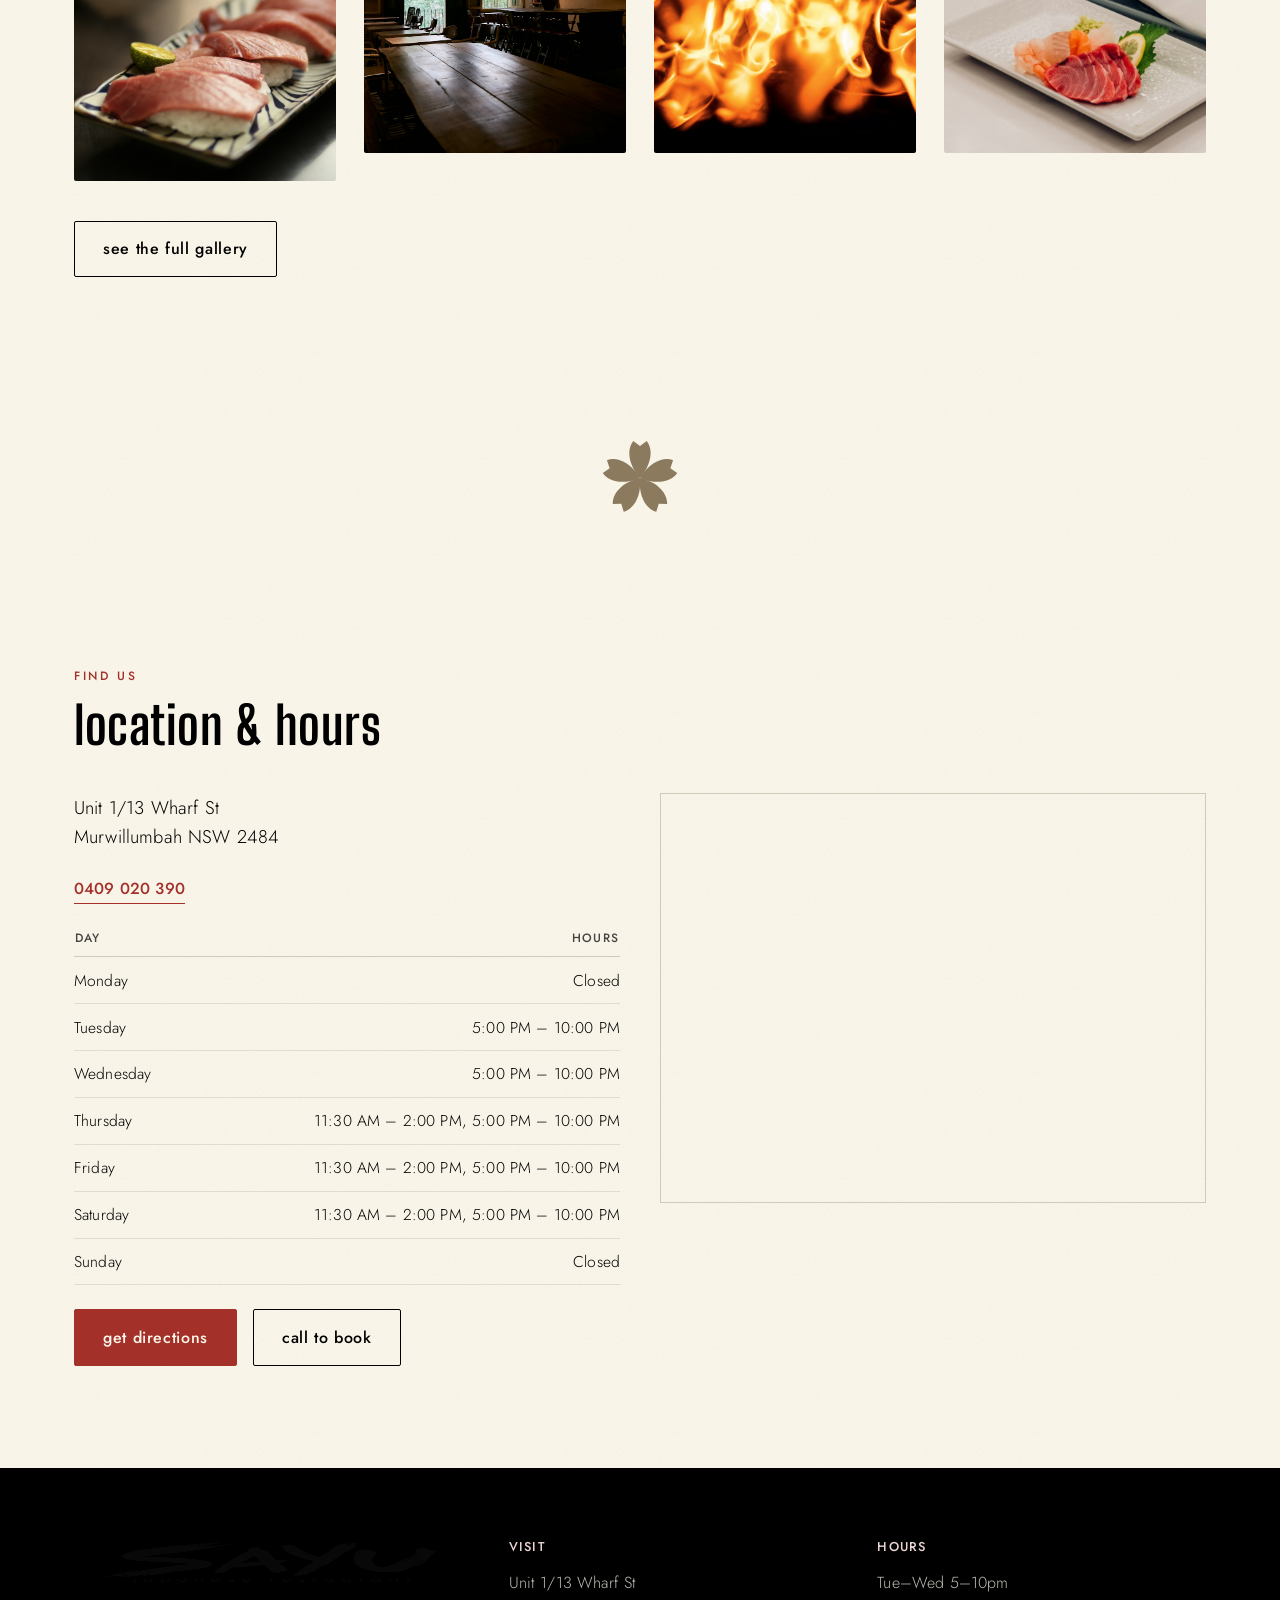
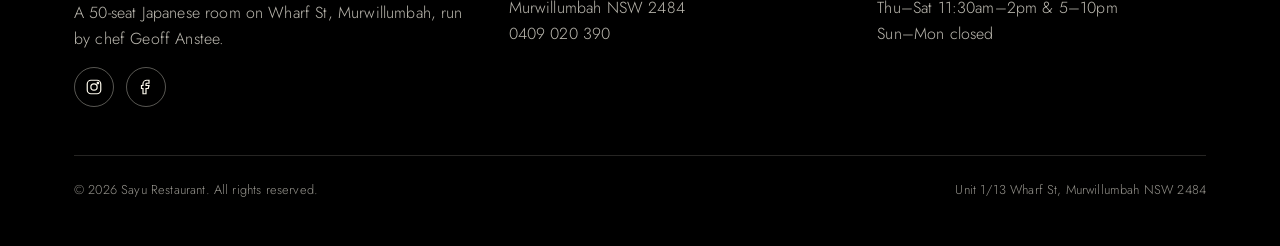
==== commit f29ea01f: "Add downloadable PDF menu Added the client's official designed PDF (Grill & Dinner Menu) to the repo" ====
--- a/index.html
+++ b/index.html
@@ -198,7 +198,10 @@
           <a class="text-link" href="menu.html#grill">See this section →</a>
         </article>
       </div>
-      <p class="section-footer-link reveal"><a class="btn btn--primary" href="menu.html">View the full menu</a></p>
+      <p class="section-footer-link reveal">
+        <a class="btn btn--primary" href="menu.html">View the full menu</a>
+        <a class="btn btn--ghost" href="menu/sayu-dinner-menu.pdf" download>Download menu (PDF)</a>
+      </p>
     </div>
   </section>
 
--- a/styles.css
+++ b/styles.css
@@ -92,7 +92,7 @@
 /* Keep anchor-linked sections clear of the sticky header when jumped to
    directly (nav links, menu/gallery teasers, footer, browser back/forward). */
 #home, #trust, #menu-teaser, #gallery-teaser, #location, #featured,
-#share, #sushi-rolls, #signature-dishes, #grill, #sides, #sweet, #sauces, #drinks {
+#share, #sushi-rolls, #signature-dishes, #grill, #sides, #sweet, #sauces {
   scroll-margin-top: 90px;
 }
 .section--sakura { background: var(--color-sakura); }
@@ -520,6 +520,9 @@
 
 .section-footer-link {
   margin-top: 2.5rem;
+  display: flex;
+  flex-wrap: wrap;
+  gap: 1rem;
 }
 
 /* ==========================================================================
@@ -930,6 +933,8 @@
   border-bottom: 1px solid rgba(140, 122, 94, 0.25);
 }
 .page-hero .eyebrow { margin-bottom: 1rem; }
+.menu-download svg { width: 18px; height: 18px; }
+.menu-download { margin-bottom: 1.5rem; }
 
 /* Utility */
 .visually-hidden {
